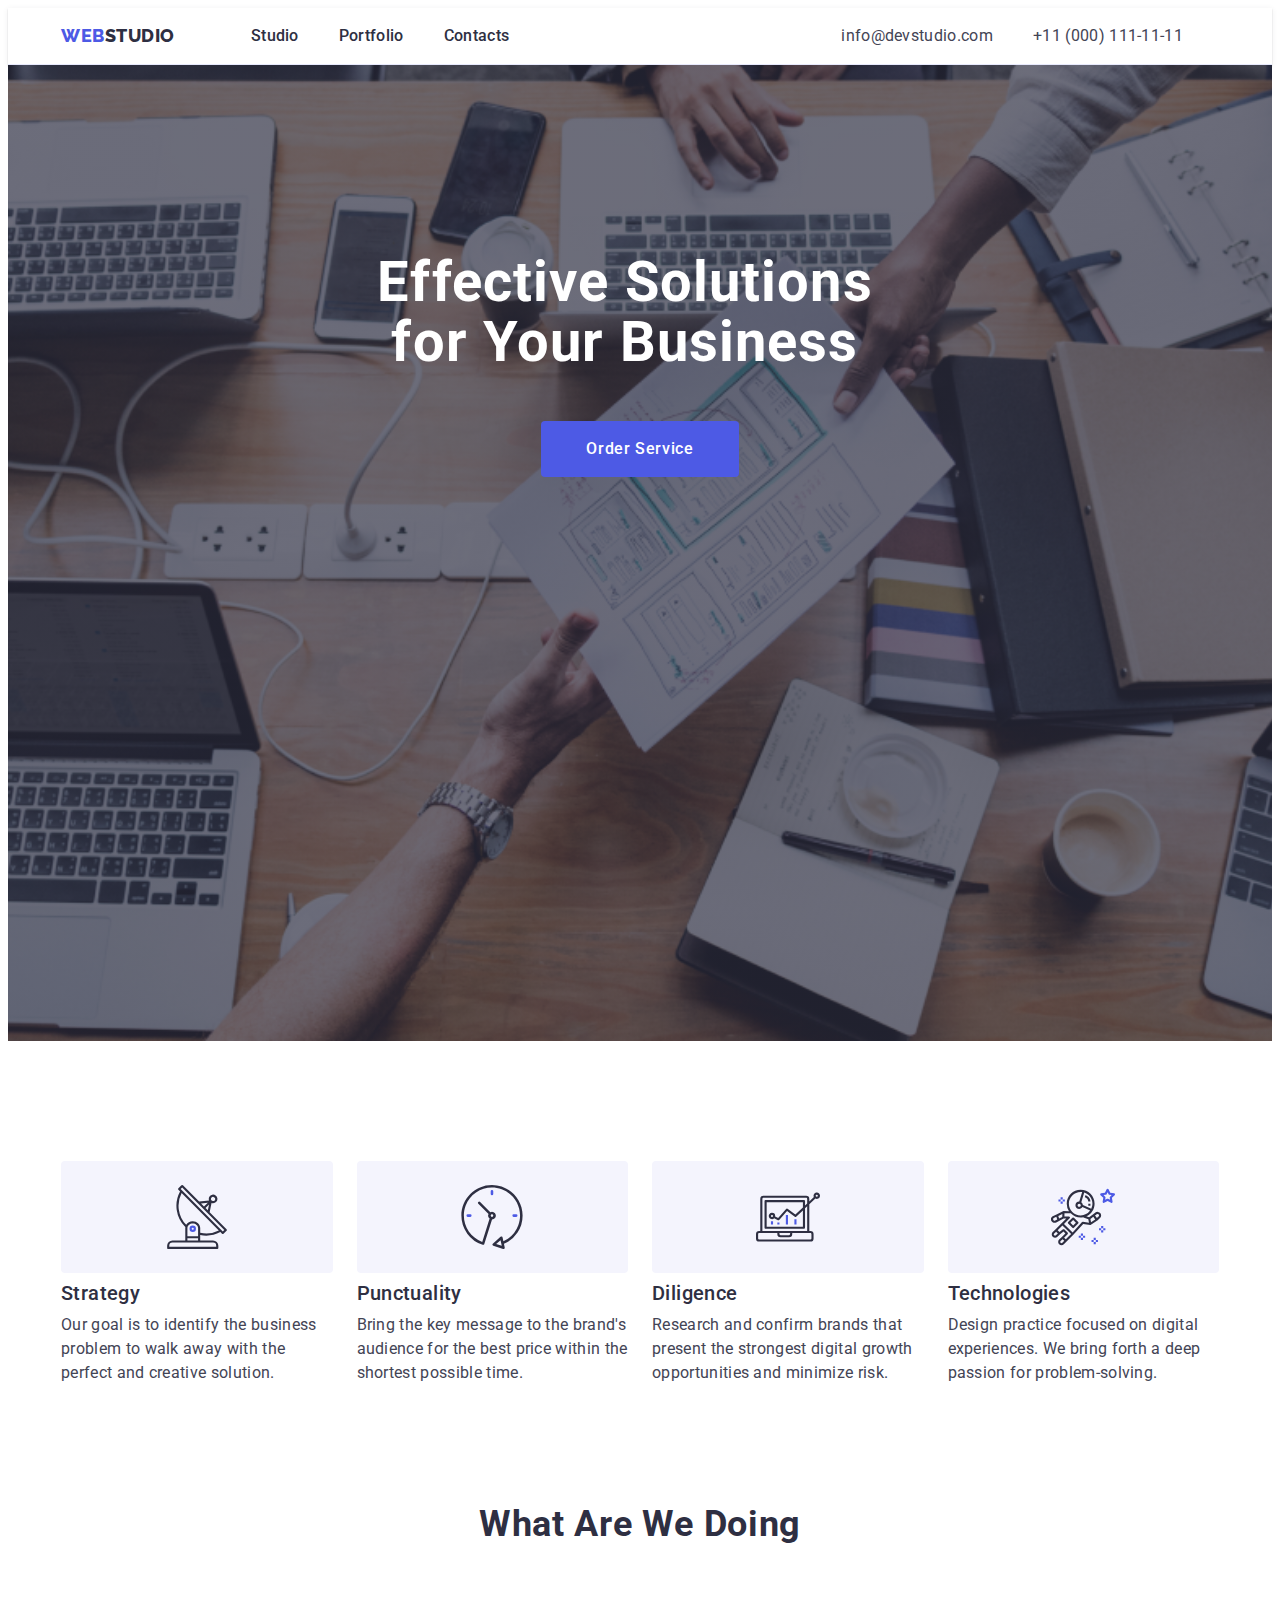
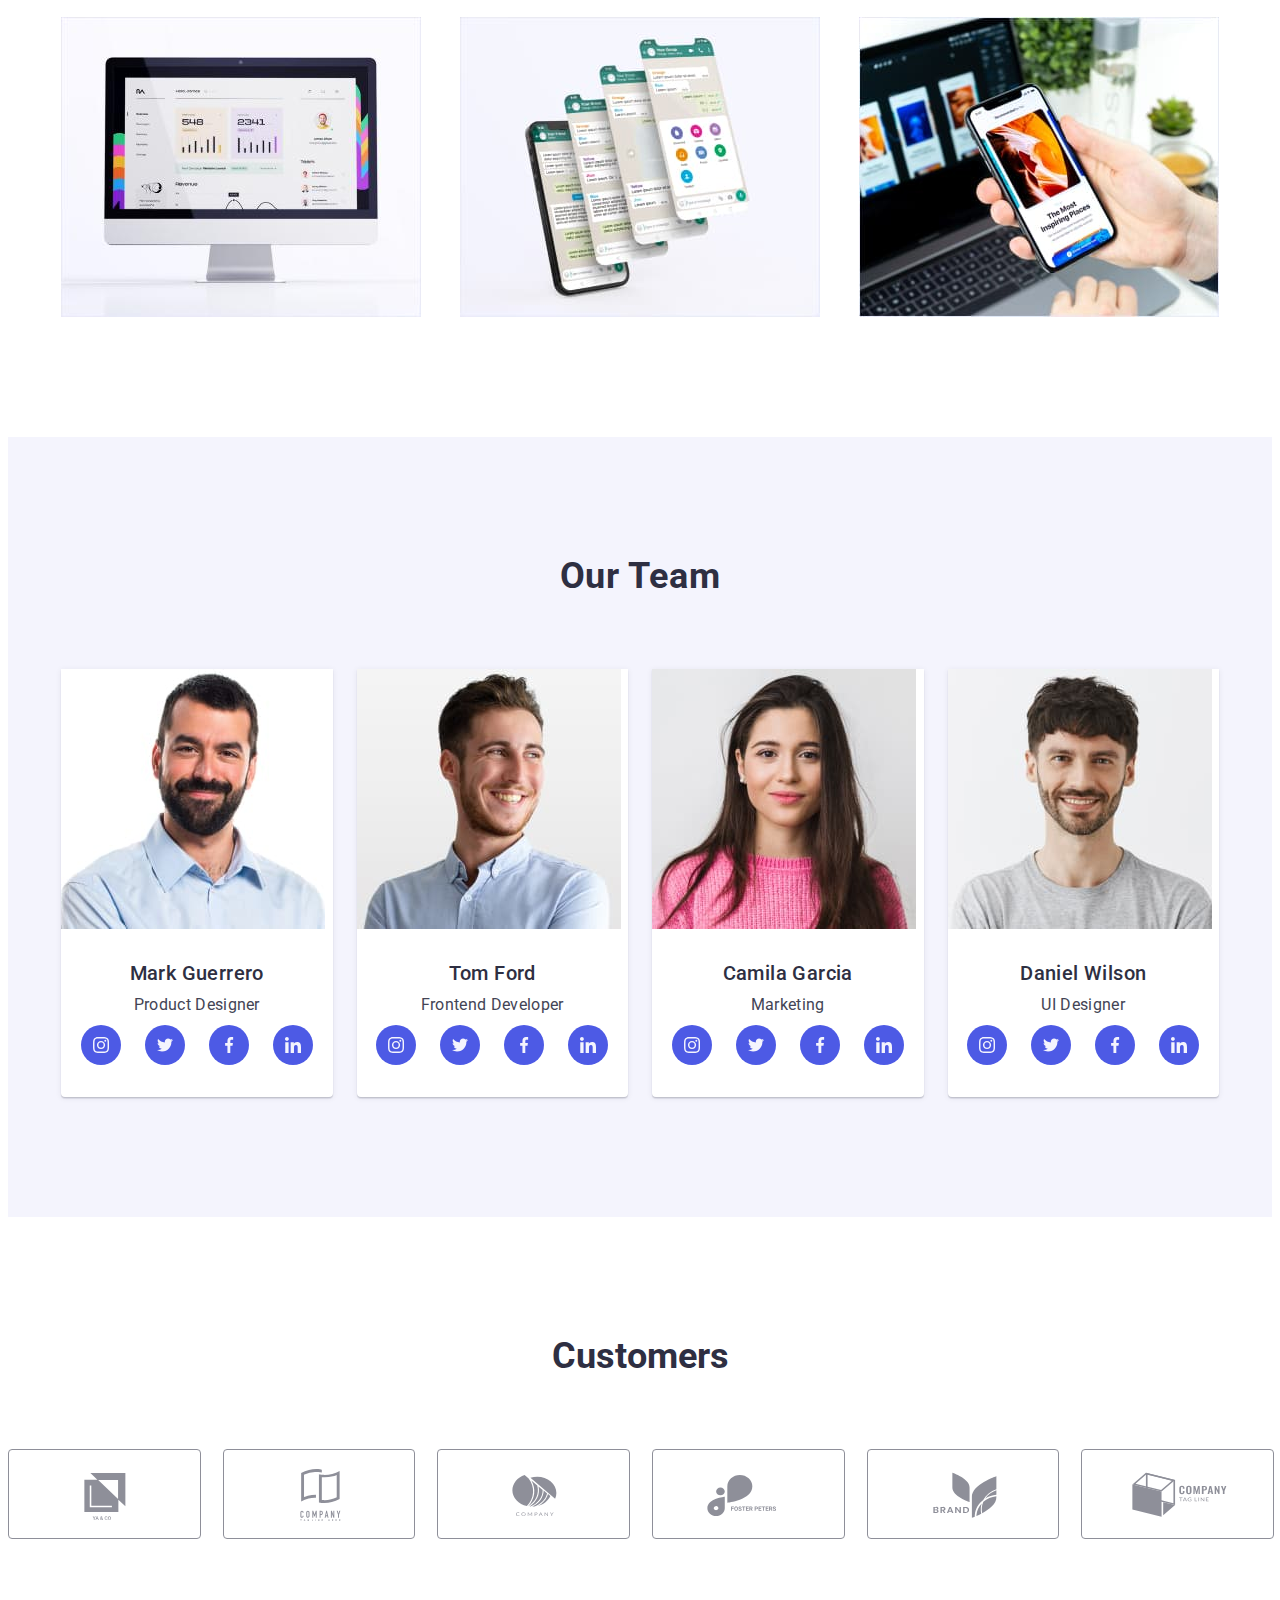
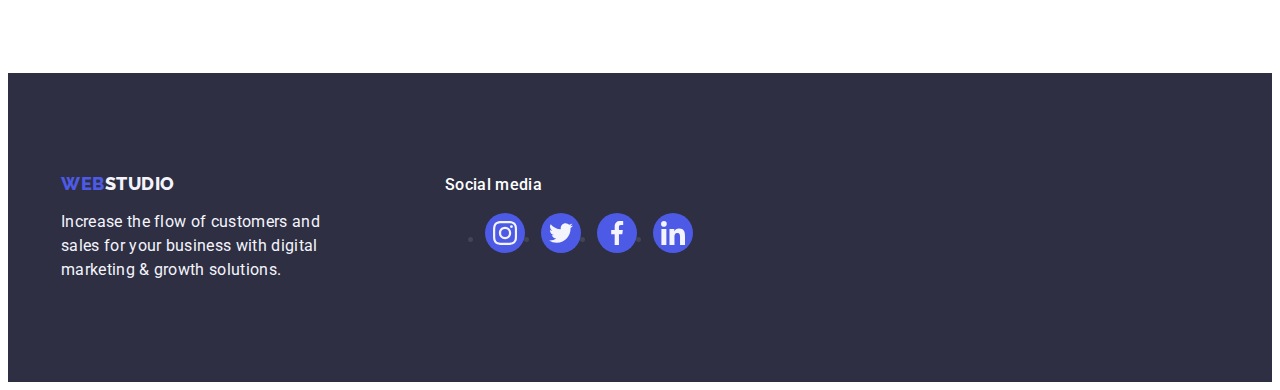
==== index.html @ 25c9de48 "Start - copy hw4" ====
<!DOCTYPE html>
<html lang="en">
  <head>
    <meta charset="UTF-8" />
    <meta http-equiv="X-UA-Compatible" content="IE=edge" />
    <meta name="viewport" content="width=device-width, initial-scale=1.0" />
    <!--*-------------------------------------------Connect Fonts--------------------------------------------*-->
    <link rel="preconnect" href="https://fonts.googleapis.com" />
    <link rel="preconnect" href="https://fonts.gstatic.com" crossorigin />
    <link
      href="https://fonts.googleapis.com/css2?family=Raleway:wght@800&family=Roboto:wght@400;500;700&display=swap"
      rel="stylesheet"
    />
    <!--*----------------------------Connect normalizer and my stylesheet---------------------*-->
    <link
      rel="stylesheet"
      href="https://cdnjs.cloudflare.com/ajax/libs/modern-normalize/2.0.0/modern-normalize.min.css"
      integrity="sha512-4xo8blKMVCiXpTaLzQSLSw3KFOVPWhm/TRtuPVc4WG6kUgjH6J03IBuG7JZPkcWMxJ5huwaBpOpnwYElP/m6wg=="
      crossorigin="anonymous"
      referrerpolicy="no-referrer"
    />
    <link rel="stylesheet" href="./css/styles.css" />

    <title>Web Studio</title>
  </head>
  <body class="mainpage">
    <!--*---------------------------- HEADER -------------------------------- -->
    <header class="header">
      <div class="container">
        <nav class="header-navi">
          <a class="header-logo link" href="./index.html"
            >web<span class="header-logo-studio">Studio</span></a
          >
          <ul class="header-bar list">
            <li class="header-link-item">
              <a class="header-link link" href="./index.html">Studio</a>
            </li>
            <li class="header-link-item">
              <a class="header-link link" href="./portfolio.html">Portfolio</a>
            </li>
            <li class="header-link-item">
              <a class="header-link link" href="">Contacts</a>
            </li>
          </ul>
        </nav>
        <address class="header-adrs">
          <ul class="header-address-list list">
            <li class="header-address-item">
              <a class="header-address link" href="mailto:info@devstudio.com"
                >info@devstudio.com</a
              >
            </li>
            <li class="header-address-item">
              <a class="header-address link" href="tel:+110001111111"
                >+11 (000) 111-11-11</a
              >
            </li>
          </ul>
        </address>
      </div>
    </header>
    <main>
      <!--*---------------------------- Hero  sec 1-->

      <section class="hero bg-img">
        <div class="container">
          <h1 class="hero-title">Effective Solutions for Your Business</h1>
          <button class="hero-btn" type="button">Order Service</button>
        </div>
      </section>

      <!--*------------------------------------- Our Features sec 2-->

      <section class="features">
        <div class="container">
          <h2 class="features-title visually-hidden">Features</h2>
          <ul class="features-list list">
            <li class="features-list-item">
              <div class="featur-icon">
                <svg class="features-list-icon" width="64" height="64">
                  <use href="./images/icons.svg#icon-antenna"></use>
                </svg>
              </div>

              <h3 class="features-list-title">Strategy</h3>
              <p class="features-list-text">
                Our goal is to identify the business problem to walk away with
                the perfect and creative solution.
              </p>
            </li>
            <li class="features-list-item">
              <div class="featur-icon">
                <svg class="features-list-icon" width="64" height="64">
                  <use href="./images/icons.svg#icon-clock"></use>
                </svg>
              </div>
              <h3 class="features-list-title">Punctuality</h3>
              <p class="features-list-text">
                Bring the key message to the brand's audience for the best price
                within the shortest possible time.
              </p>
            </li>
            <li class="features-list-item">
              <div class="featur-icon">
                <svg class="features-list-icon" width="64" height="64">
                  <use href="./images/icons.svg#icon-diagram"></use>
                </svg>
              </div>

              <h3 class="features-list-title">Diligence</h3>
              <p class="features-list-text">
                Research and confirm brands that present the strongest digital
                growth opportunities and minimize risk.
              </p>
            </li>
            <li class="features-list-item">
              <div class="featur-icon">
                <svg class="features-list-icon" width="64" height="64">
                  <use href="./images/icons.svg#icon-astronaut"></use>
                </svg>
              </div>
              <h3 class="features-list-title">Technologies</h3>
              <p class="features-list-text">
                Design practice focused on digital experiences. We bring forth a
                deep passion for problem-solving.
              </p>
            </li>
          </ul>
        </div>
      </section>
      <!--*------------------------------------------------- Our Job  sec 3 -->

      <section class="ourjob">
        <div class="container">
          <h2 class="ourjob-title">What are we doing</h2>

          <ul class="ourjob-list list">
            <li class="ourjob-list-item">
              <img
                src="./images/Analitics.jpg"
                alt="Web analytics"
                width="360"
              />
            </li>
            <li class="ourjob-list-item">
              <img src="./images/Plugins.jpg" alt="Plugins" width="360" />
            </li>
            <li class="ourjob-list-item">
              <img
                src="./images/Cross-Platform.jpg"
                alt="Cross-Platform"
                width="360"
              />
            </li>
          </ul>
        </div>
      </section>
      <!--*----------------------------------------------- Our Team sec 4-->
      <section class="ourteam">
        <div class="container">
          <h2 class="ourteam-title">Our Team</h2>
          <ul class="ourteam-list list">
            <li class="ourteam-list-item">
              <img
                class="ourteam-list-pic"
                src="./images/Mark.jpg"
                alt="photo Mark"
                width="264"
              />
              <div class="namestatus">
                <h3 class="ourteam-list-name">Mark Guerrero</h3>
                <p class="ourteam-list-jobtitle">Product Designer</p>
                <ul class="socialnetwrk-list">
                  <li class="socialnetwrk-icon">
                    <a href="" class="socialnwrk-link">
                      <svg class="soci-icon" width="16" height="16">
                        <use href="./images/icons.svg#icon-insta"></use>
                      </svg>
                    </a>
                  </li>
                  <li class="socialnetwrk-icon">
                    <a href="" class="socialnwrk-link">
                      <svg class="soci-icon" width="16" height="16">
                        <use href="./images/icons.svg#icon-twitter"></use>
                      </svg>
                    </a>
                  </li>
                  <li class="socialnetwrk-icon">
                    <a href="" class="socialnwrk-link">
                      <svg class="soci-icon" width="16" height="16">
                        <use href="./images/icons.svg#icon-facebook"></use>
                      </svg>
                    </a>
                  </li>
                  <li class="socialnetwrk-icon">
                    <a href="" class="socialnwrk-link">
                      <svg class="soci-icon" width="16" height="16">
                        <use href="./images/icons.svg#icon-linkedin"></use>
                      </svg>
                    </a>
                  </li>
                </ul>
              </div>
            </li>
            <li class="ourteam-list-item">
              <img
                class="ourteam-list-pic"
                src="./images/Tom.jpg"
                alt="photo Tom"
                width="264"
              />
              <div class="namestatus">
                <h3 class="ourteam-list-name">Tom Ford</h3>
                <p class="ourteam-list-jobtitle">Frontend Developer</p>
                <ul class="socialnetwrk-list">
                  <li class="socialnetwrk-icon">
                    <a href="" class="socialnwrk-link">
                      <svg class="soci-icon" width="16" height="16">
                        <use href="./images/icons.svg#icon-insta"></use>
                      </svg>
                    </a>
                  </li>
                  <li class="socialnetwrk-icon">
                    <a href="" class="socialnwrk-link">
                      <svg class="soci-icon" width="16" height="16">
                        <use href="./images/icons.svg#icon-twitter"></use>
                      </svg>
                    </a>
                  </li>
                  <li class="socialnetwrk-icon">
                    <a href="" class="socialnwrk-link">
                      <svg class="soci-icon" width="16" height="16">
                        <use href="./images/icons.svg#icon-facebook"></use>
                      </svg>
                    </a>
                  </li>
                  <li class="socialnetwrk-icon">
                    <a href="" class="socialnwrk-link">
                      <svg class="soci-icon" width="16" height="16">
                        <use href="./images/icons.svg#icon-linkedin"></use>
                      </svg>
                    </a>
                  </li>
                </ul>
              </div>
            </li>
            <li class="ourteam-list-item">
              <img
                class="ourteam-list-pic"
                src="./images/Camila.jpg"
                alt="photo Camila"
                width="264"
              />
              <div class="namestatus">
                <h3 class="ourteam-list-name">Camila Garcia</h3>
                <p class="ourteam-list-jobtitle">Marketing</p>
                <ul class="socialnetwrk-list">
                  <li class="socialnetwrk-icon">
                    <a href="" class="socialnwrk-link">
                      <svg class="soci-icon" width="16" height="16">
                        <use href="./images/icons.svg#icon-insta"></use>
                      </svg>
                    </a>
                  </li>
                  <li class="socialnetwrk-icon">
                    <a href="" class="socialnwrk-link">
                      <svg class="soci-icon" width="16" height="16">
                        <use href="./images/icons.svg#icon-twitter"></use>
                      </svg>
                    </a>
                  </li>
                  <li class="socialnetwrk-icon">
                    <a href="" class="socialnwrk-link">
                      <svg class="soci-icon" width="16" height="16">
                        <use href="./images/icons.svg#icon-facebook"></use>
                      </svg>
                    </a>
                  </li>
                  <li class="socialnetwrk-icon">
                    <a href="" class="socialnwrk-link">
                      <svg class="soci-icon" width="16" height="16">
                        <use href="./images/icons.svg#icon-linkedin"></use>
                      </svg>
                    </a>
                  </li>
                </ul>
              </div>
            </li>
            <li class="ourteam-list-item">
              <img
                class="ourteam-list-pic"
                src="./images/Daniel.jpg"
                alt="photo Daniel"
                width="264"
              />
              <div class="namestatus">
                <h3 class="ourteam-list-name">Daniel Wilson</h3>
                <p class="ourteam-list-jobtitle">UI Designer</p>
                <ul class="socialnetwrk-list">
                  <li class="socialnetwrk-icon">
                    <a href="" class="socialnwrk-link">
                      <svg class="soci-icon" width="16" height="16">
                        <use href="./images/icons.svg#icon-insta"></use>
                      </svg>
                    </a>
                  </li>
                  <li class="socialnetwrk-icon">
                    <a href="" class="socialnwrk-link">
                      <svg class="soci-icon" width="16" height="16">
                        <use href="./images/icons.svg#icon-twitter"></use>
                      </svg>
                    </a>
                  </li>
                  <li class="socialnetwrk-icon">
                    <a href="" class="socialnwrk-link">
                      <svg class="soci-icon" width="16" height="16">
                        <use href="./images/icons.svg#icon-facebook"></use>
                      </svg>
                    </a>
                  </li>
                  <li class="socialnetwrk-icon">
                    <a href="" class="socialnwrk-link">
                      <svg class="soci-icon" width="16" height="16">
                        <use href="./images/icons.svg#icon-linkedin"></use>
                      </svg>
                    </a>
                  </li>
                </ul>
              </div>
            </li>
          </ul>
        </div>
      </section>
      <!-- *=====================Section 5 Customers ==================== -->
      <section class="customers">
        <div class="customers-content container">
          <h2 class="customers-title">Customers</h2>

          <ul class="custom-list">
            <li class="custom-item">
              <a href="" class="custom-link">
                <svg class="custom-icon" width="104" height="56">
                  <use href="./images/icons.svg#icon-complogo1"></use>
                </svg>
              </a>
            </li>

            <li class="custom-item">
              <a href="" class="custom-link">
                <svg class="custom-icon" width="104" height="56">
                  <use href="./images/icons.svg#icon-complogo2"></use>
                </svg>
              </a>
            </li>

            <li class="custom-item">
              <a href="" class="custom-link">
                <svg class="custom-icon" width="104" height="56">
                  <use href="./images/icons.svg#icon-complogo3"></use>
                </svg>
              </a>
            </li>

            <li class="custom-item">
              <a href="" class="custom-link">
                <svg class="custom-icon" width="104" height="56">
                  <use href="./images/icons.svg#icon-complogo4"></use>
                </svg>
              </a>
            </li>

            <li class="custom-item">
              <a href="" class="custom-link">
                <svg class="custom-icon" width="104" height="56">
                  <use href="./images/icons.svg#icon-complogo5"></use>
                </svg>
              </a>
            </li>

            <li class="custom-item">
              <a href="" class="custom-link">
                <svg class="custom-icon" width="104" height="56">
                  <use href="./images/icons.svg#icon-complogo6"></use>
                </svg>
              </a>
            </li>
          </ul>
        </div>
      </section>
    </main>
    <!--*---------------------------------------- Footer -->
    <footer class="footer">
      <div class="container">
        <div class="flogo-text">
          <a class="footer-logo link" href="./index.html"
            >web<span class="footer-logo-studio">Studio</span></a
          >
          <p class="footer-text">
            Increase the flow of customers and sales for your business with
            digital marketing & growth solutions.
          </p>
        </div>

        <div class="ftsocialnrk">
          <p class="fsocialtext">Social media</p>
          <ul class="fsocialnerk-list">
            <li class="fsocialnrk-item">
              <a href="" class="fsocialnrk-link">
                <svg class="fsocialnrk-icon" width="24" height="24">
                  <use href="./images/icons.svg#icon-insta"></use>
                </svg>
              </a>
            </li>
            <li class="fsocialnrk-item">
              <a href="" class="fsocialnrk-link">
                <svg class="fsocialnrk-icon" width="24" height="24">
                  <use href="./images/icons.svg#icon-twitter"></use>
                </svg>
              </a>
            </li>
            <li class="fsocialnrk-item">
              <a href="" class="fsocialnrk-link">
                <svg class="fsocialnrk-icon" width="24" height="24">
                  <use href="./images/icons.svg#icon-facebook"></use>
                </svg>
              </a>
            </li>
            <li class="fsocialnrk-item">
              <a href="" class="fsocialnrk-link">
                <svg class="fsocialnrk-icon" width="24" height="24">
                  <use href="./images/icons.svg#icon-linkedin"></use>
                </svg>
              </a>
            </li>
          </ul>
        </div>
      </div>
    </footer>
  </body>
</html>
---- css/styles.css ----
h1,
h2,
h3,
h4,
h5,
h6,
p,
il,
ol {
  margin: 0;
}
img {
  display: block;
}

:root {
  --ocean: #404bbf;
  --iris: #4d5ae5;
  --navyblue: #2f2f42;
  --green: #31d0aa;
  --slate: #434455;
  --lightslate: #8e8f99;
  --cornflower: #e7e9fc;
  --cloud: #f4f4fd;
  --navybluemodal: #2e2f42;
  --grey: #808080;
  --white: #ffffff;
  --dairy: #fcfcfc;
}
/* *========== link and list decoration ================ */
.link {
  text-decoration: none;
}
.list {
  list-style: none;
}

/* *================ Hover and Focus  Studio and Folio ======== */

.hero-btn:hover {
  background-color: var(--ocean);
}
.hero-btn:focus {
  background-color: var(--ocean);
}
.header-link:hover {
  color: var(--ocean);
}
.header-link:focus {
  color: var(--ocean);
}
.header-address:hover {
  color: var(--ocean);
}
.header-address:focus {
  color: var(--ocean);
}
.filter-btn:is(:hover, :focus) {
  background-color: var(--ocean);
  color: var(--white);
}
.filter-btn:hover {
  border: 1px solid transparent;
  box-shadow: 0px 3px 1px rgba(0, 0, 0, 0.1), 0px 2px 1px rgba(0, 0, 0, 0.08), 0px 2px 2px rgba(0, 0, 0, 0.12); 
}
.filter-btn:focus {
  border: 1px solid transparent;
  box-shadow: 0px 3px 1px rgba(0, 0, 0, 0.1), 0px 2px 1px rgba(0, 0, 0, 0.08), 0px 2px 2px rgba(0, 0, 0, 0.12);
}

.work-list-link:focus {
  box-shadow: 0px 1px 6px rgba(46, 47, 66, 0.08), 0px 1px 1px rgba(46, 47, 66, 0.16), 0px 2px 1px rgba(46, 47, 66, 0.08);
}

.work-list-link:hover {
  box-shadow: 0px 1px 6px rgba(46, 47, 66, 0.08), 0px 1px 1px rgba(46, 47, 66, 0.16), 0px 2px 1px rgba(46, 47, 66, 0.08);
}

/* * ===================== START =============================== */
body {
  font-family: "Roboto", sans-serif;
  color: var(--slate);
  background-color: var(--white);
}

/** -------------HEADER---------------- */
.header {
  border-bottom: 1px solid var(--cornflower);
  box-shadow: 0px 2px 1px rgba(46, 47, 66, 0.08),
    0px 1px 1px rgba(46, 47, 66, 0.16), 0px 1px 6px rgba(46, 47, 66, 0.08);
}
.header .container {
  display: flex;
  align-items: center;
  width: 1158px;
  padding: 0 15px;
  margin: 0 auto;
}
.header-navi {
  display: flex;
  align-items: center;
}

.header-logo {
  font-family: "Raleway", sans-serif;
  font-weight: 800;
  font-size: 18px;
  line-height: 1.17;
  color: var(--iris);
  letter-spacing: 0.03em;
  text-transform: uppercase;
  margin-right: 76px;
}
.header-logo-studio {
  color: var(--navybluemodal);
}
.header-bar {
  display: flex;
  align-items: center;
  padding: 0;
  gap: 40px;
}

.header-link {
  font-family: "Roboto", sans-serif;
  font-weight: 500;
  font-size: 16px;
  line-height: 1.5;
  letter-spacing: 0.02em;
  color: var(--navybluemodal);
  padding: 24px 0;
}
.header-adrs {
  display: flex;
  align-items: center;
  margin-left: 332px;
}
.header-address-list {
  display: flex;
  padding: 0;
  gap: 40px;
}

.header-address {
  font-style: normal;
  font-size: 16px;
  line-height: 1.5;
  letter-spacing: 0.02em;
  color: var(--slate);
}

/** -------------HERO---------------- **/

.hero {
  height: 600px;
  background-color: var(--navybluemodal);
  padding: 188px 0;
  display: flex;
  margin: 0 auto;
}
.bg-img {
  background-image: linear-gradient(
      rgba(46, 47, 66, 0.7),
      rgba(46, 47, 66, 0.7)
    ),
    url(/images/people-office.jpg);
  max-width: 1440px;
  background-repeat: no-repeat;
  background-position: center;
  background-size: cover;
}

.hero .container {
  display: flex;
  width: 1158px;
  padding: 0 15px;
  margin: 0 auto;
  flex-direction: column;
}

.hero-title {
  font-family: "Roboto", sans-serif;
  font-weight: 700;
  font-size: 56px;
  line-height: 1.07;
  text-align: center;
  letter-spacing: 0.02em;
  color: var(--white);
  max-width: 496px;
  height: 120px;
  margin-left: 316px;
  margin-right: 316px;
}
.hero-btn {
  font-family: "Roboto", sans-serif;
  font-style: normal;
  font-weight: 500;
  font-size: 16px;
  line-height: 1.5;
  letter-spacing: 0.04em;
  color: var(--white);
  cursor: pointer;
  border: 0;
  background: var(--iris);
  min-width: 169px;
  height: 56px;
  border-radius: 4px;
  margin-top: 48px;
  margin-left: 480px;
  margin-right: 480px;
  margin-bottom: 0;
}
/** -------------FEATURES---------------- */

.features {
  padding: 120px 0;
}
/**====== Hidden title ===== */
.visually-hidden {
  position: absolute;
  width: 1px;
  height: 1px;
  margin: -1px;
  border: 0;
  padding: 0;
  white-space: nowrap;
  clip-path: inset(100%);
  clip: rect(0 0 0 0);
  overflow: hidden;
}
.features .container {
  display: flex;
  width: 1158px;
  padding: 0 15px;
  margin: 0 auto;
}
.featur-icon {
  display: flex;
  align-items: center;
  justify-content: center;
  height: 112px;
  background-color: #f4f4fd;
  border-radius: 4px;
  margin-bottom: 8px;
  flex-direction: column;
}

.features-list {
  display: flex;
  padding: 0;
  margin: 0;
  gap: 24px;
}
.features-list-item {
  flex-basis: calc((100% - 3 * 24px) / 4);
}

.features-list-title {
  font-family: "Roboto", sans-serif;
  font-weight: 500;
  font-size: 20px;
  line-height: 1.2;
  letter-spacing: 0.02em;
  color: var(--navybluemodal);
  margin-bottom: 8px;
}
.features-list-text {
  font-family: "Roboto";
  font-weight: 400;
  font-size: 16px;
  line-height: 1.5;
  letter-spacing: 0.02em;
  color: var(--slate);
}

/** -------------OURJOB---------------- */
.ourjob {
  padding-bottom: 120px;
}
.ourjob .container {
  display: flex;
  width: 1158px;
  padding: 0 15px;
  margin: 0 auto;

  flex-direction: column;
}

.ourjob-title {
  font-family: "Roboto", sans-serif;
  font-style: normal;
  font-weight: 700;
  font-size: 36px;
  line-height: 1.11;
  text-align: center;
  letter-spacing: 0.02em;
  text-transform: capitalize;
  color: var(--navybluemodal);
  margin-left: auto;
  margin-right: auto;
  margin-bottom: 72px;
}
.ourjob-list {
  display: flex;
  padding: 0;
  margin: 0;
  justify-content: space-between;
  gap: 24px;
}

/** -------------OURTEAM---------------- */
.ourteam {
  background-color: var(--cloud);

  padding: 120px 0;
}
.ourteam .container {
  display: flex;
  width: 1158px;
  padding: 0 15px;
  margin: 0 auto;
  flex-direction: column;
}

.ourteam-title {
  font-family: "Roboto", sans-serif;
  font-weight: 700;
  font-size: 36px;
  line-height: 1.11;
  text-align: center;
  letter-spacing: 0.02em;
  text-transform: capitalize;
  color: var(--navybluemodal);
  margin-bottom: 72px;
}
.ourteam-list {
  list-style: none;
  display: flex;
  gap: 24px;
  padding: 0;
  margin: 0;
}

.ourteam-list-item {
  background-color: var(--white);
  flex-basis: calc((100% - 3 * 24px) / 4);
  border-radius: 0px 0px 4px 4px;
  box-shadow: 0px 1px 6px rgba(46, 47, 66, 0.08),
    0px 1px 1px rgba(46, 47, 66, 0.16), 0px 2px 1px rgba(46, 47, 66, 0.08);
}
.namestatus {
  padding: 32px 16px;
}

.ourteam-list-name {
  font-family: "Roboto", sans-serif;
  font-style: normal;
  font-weight: 500;
  font-size: 20px;
  line-height: 1.2;
  letter-spacing: 0.02em;
  color: var(--navybluemodal);
  text-align: center;
  margin-bottom: 8px;
}
.ourteam-list-jobtitle {
  font-family: "Roboto", sans-serif;
  font-style: normal;
  font-weight: 400;
  font-size: 16px;
  line-height: 1.5;
  letter-spacing: 0.02em;
  color: var(--slate);
  text-align: center;
}
.socialnetwrk-list {
  display: flex;
  justify-content: center;
  gap: 24px;
  list-style: none;
  padding: 0;
  padding-top: 8px;
}
.socialnetwrk-icon {
  width: 40px;
  height: 40px;
}
.socialnwrk-link {
  width: 100%;
  height: 100%;
  background-color: var(--iris);
  border-radius: 50%;
  display: flex;
  align-items: center;
  justify-content: center;
}
.socialnwrk-link:hover {
  background-color: var(--ocean);
}
.socialnwrk-link:focus {
  background-color: var(--ocean);
}
.soci-icon {
  fill: var(--cloud);
}
/* *============== Customers ============ */

.customers {
  padding-top: 120px;
  padding-bottom: 120px;
}

.customers-content {
}
.customers-content .container {
  display: flex;
  /* align-items: stretch; */
  width: 1158px;
  padding: 0 15px;
  margin: 0 auto;
  flex-direction: column;
}
.customers-title {
  font-size: 36px;
  line-height: 1.11;
  color: var(--navybluemodal);
  margin-bottom: 72px;
  text-align: center;
}
.custom-list {
  display: flex;
  gap: 24px;
  list-style: none;
  padding: 0;
  /* align-items: center; */
}
.custom-item {
  width: calc((100% - 120px) / 6);
  height: 88px;
}
.custom-link {
  width: 100%;
  height: 100%;
  border: 1px solid var(--lightslate);
  border-radius: 4px;
  display: flex;
  align-items: center;
  justify-content: center;
  color: var(--lightslate);
}
.custom-link:hover {
  color: var(--ocean);
  border-color: var(--ocean);
}

.custom-link:focus {
  color: var(--ocean);
  border-color: var(--ocean);
}
.custom-icon {
  fill: currentColor;
}

/** -------------FOOTER---------------- */
.footer {
  background: var(--navybluemodal);
  padding: 100px 0;
}

.footer .container {
  display: flex;
  width: 1158px;
  padding: 0 15px;
  margin: 0 auto;
  align-items: baseline;
}
.flogo-text {
  margin-right: 120px;
}

.footer-logo {
  display: inline-block;
  font-family: "Raleway", sans-serif;
  font-weight: 800;
  font-size: 18px;
  line-height: 1.17;
  letter-spacing: 0.03em;
  text-transform: uppercase;
  color: var(--iris);
  margin-bottom: 16px;
}

.footer-logo-studio {
  color: var(--cloud);
}
.footer-text {
  font-family: "Roboto", sans-serif;
  font-style: normal;
  font-weight: 400;
  font-size: 16px;
  line-height: 1.5;
  letter-spacing: 0.02em;
  color: var(--cloud);
  max-width: 264px;
}
.fsocialtext {
  font-weight: 500;
  font-size: 16px;
  line-height: 1.5;
  letter-spacing: 0.02em;
  color: var(--white);
  margin-bottom: 16px;
}
.fsocialnerk-list {
  display: flex;
  gap: 16px;
}
.fsocialnrk-item {
  width: 40px;
  height: 40px;
}
.fsocialnrk-link {
  width: 100%;
  height: 100%;
  background-color: var(--iris);
  border-radius: 50%;
  display: flex;
  align-items: center;
  justify-content: center;
}
.fsocialnrk-link:hover {
  background-color: var(--green);
}
.fsocialnrk-link:focus {
  background-color: var(--green);
}

.fsocialnrk-icon {
  fill: var(--cloud);
}

/* *-----------Portfolio BTN---------- */

.ourworks {
  padding: 96px 0 120px;
}
.visually-hidden {
  position: absolute;
  width: 1px;
  height: 1px;
  margin: -1px;
  border: 0;
  padding: 0;
  white-space: nowrap;
  clip-path: inset(100%);
  clip: rect(0 0 0 0);
  overflow: hidden;
}

.ourworks .container {
  display: flex;
  width: 1158px;
  padding: 0 15px;
  margin: 0 auto;

  flex-direction: column;
}

.filter-list {
  display: flex;
  justify-content: center;
  gap: 24px;
  margin-bottom: 72px;
}
.filter-btn {
  font-family: "Roboto", sans-serif;
  font-weight: 500;
  font-size: 16px;
  line-height: 1.5;
  text-align: center;
  letter-spacing: 0.04em;
  cursor: pointer;
  color: var(--iris);
  background: var(--cloud);
  padding: 12px 24px;
  border: 1px solid var(--cornflower);
  border-radius: 4px;
}

/* *------------Prtfolio Works IMG-h3-Text------------ */

.works-list {
  display: flex;
  flex-wrap: wrap;
  column-gap: 24px;
  row-gap: 48px;
  padding: 0;
  margin: 0;
}

.works-list-item {
  width: calc((100% - 48px) / 3);
}
.workdiscript {
  padding: 32px 16px;
  border: 1px solid var(--cornflower);
  border-top: none;
  margin-bottom: 8px;
}
.work-list-link {
  display: block;
}

.works-list-title {
  margin-bottom: 8px;
  font-family: "Roboto", sans-serif;
  font-weight: 500;
  font-size: 20px;
  line-height: 1.2;
  letter-spacing: 0.02em;
  color: var(--navybluemodal);
}
.works-list-text {
  font-family: "Roboto", sans-serif;
  font-weight: 400;
  font-size: 16px;
  line-height: 1.5;
  letter-spacing: 0.02em;
  color: var(--slate);
}
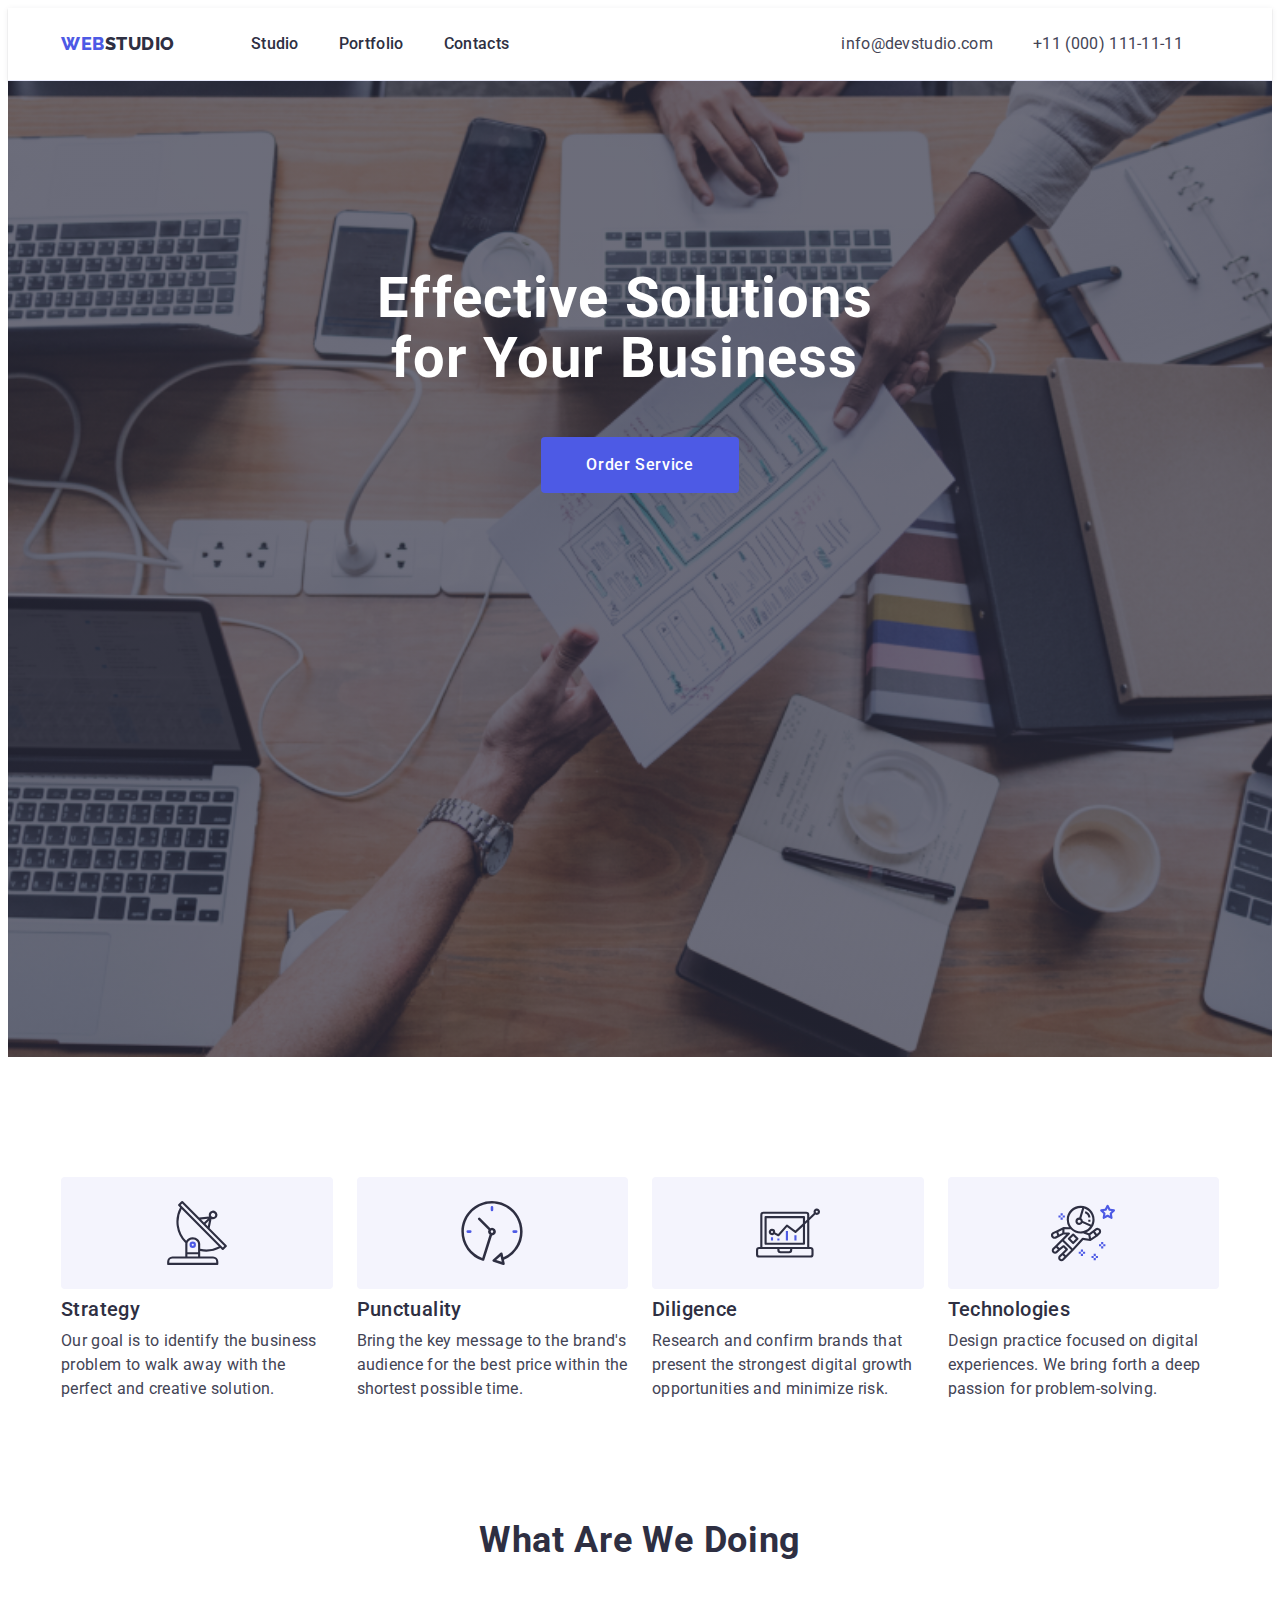
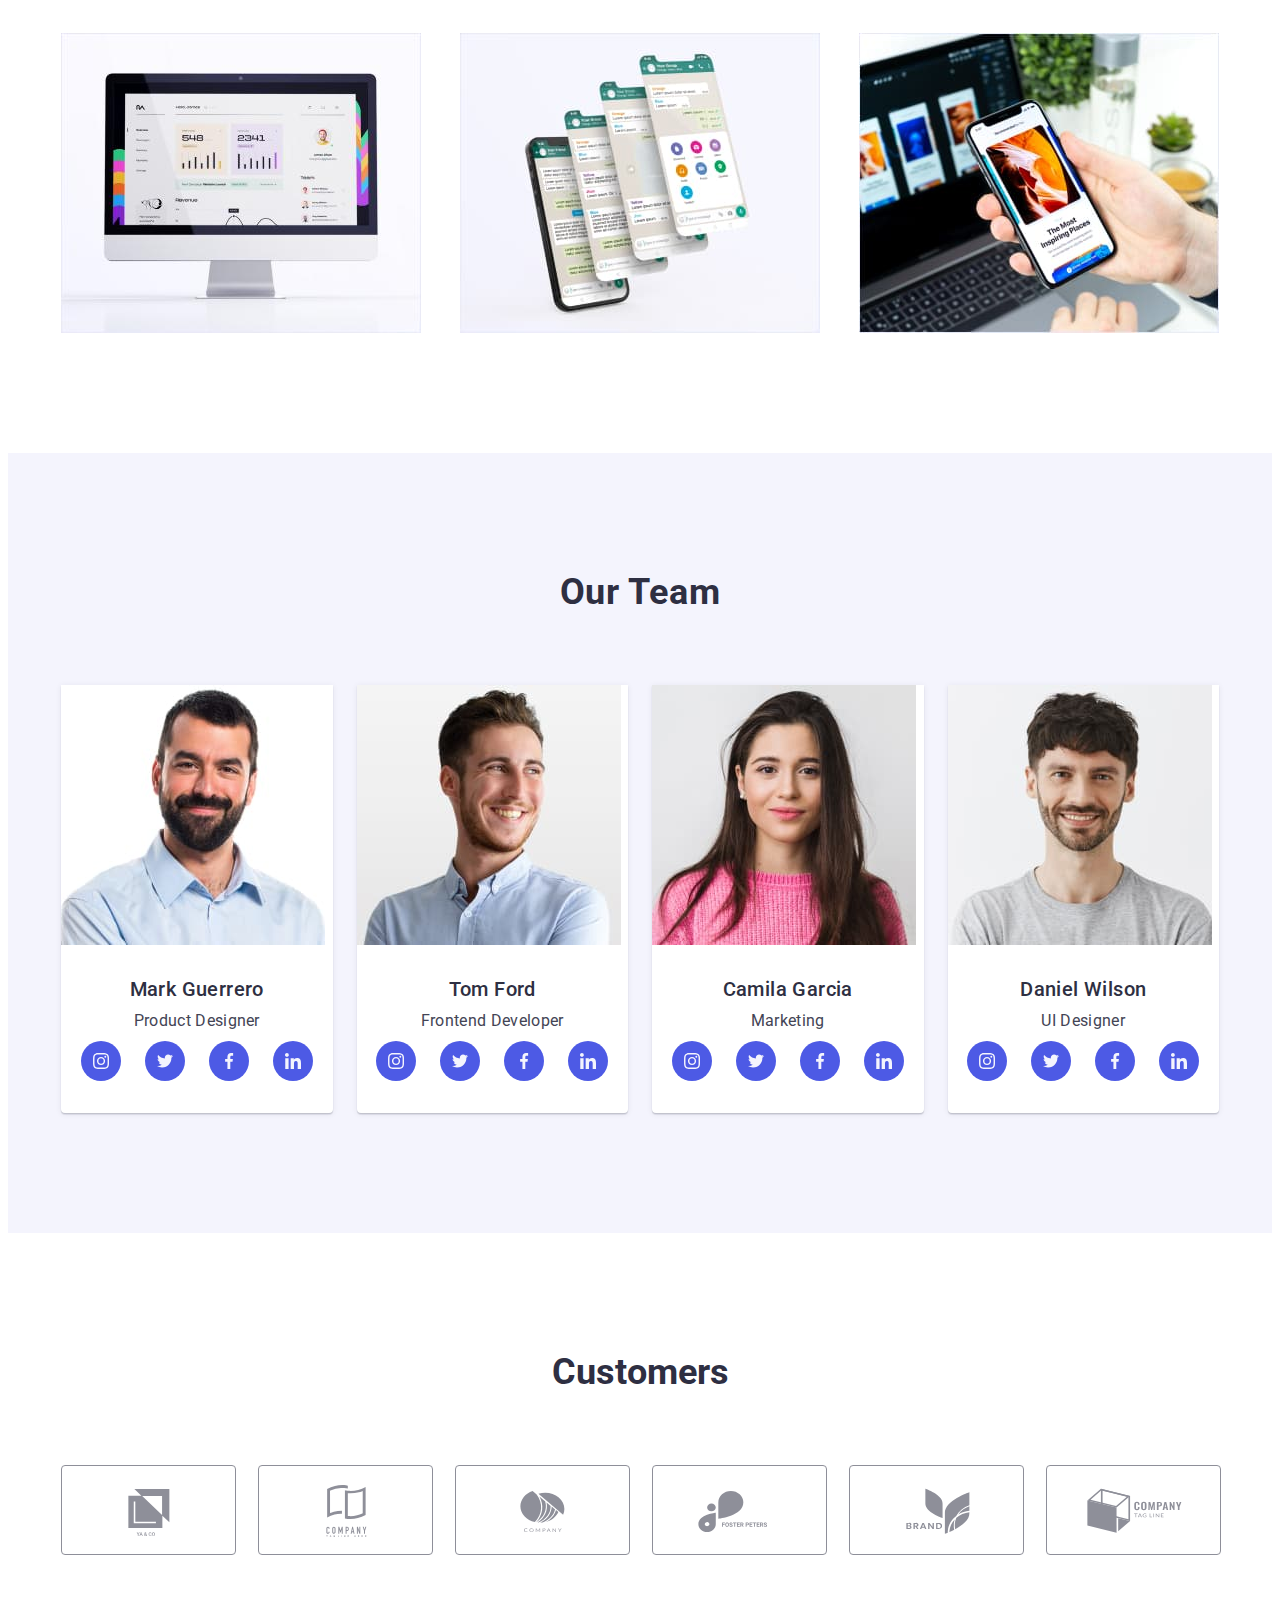
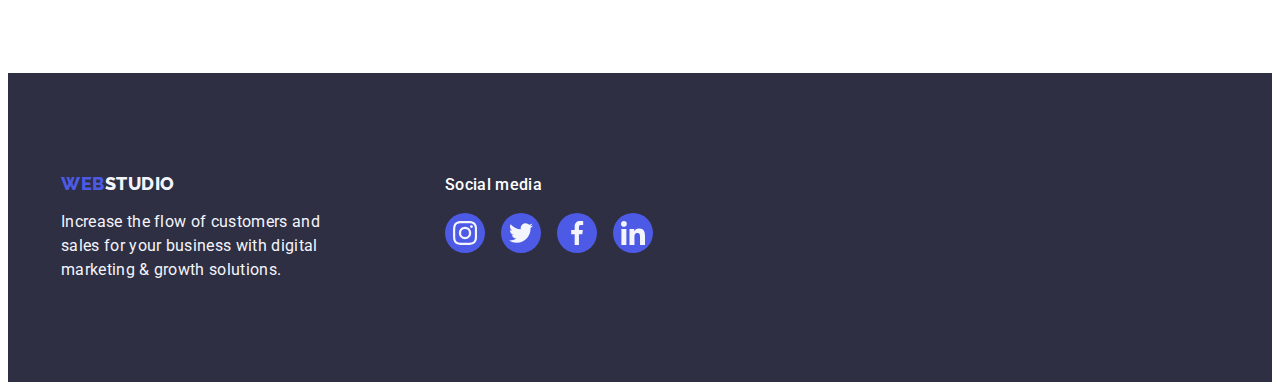
==== commit d34353d0: "start" ====
--- a/index.html
+++ b/index.html
@@ -170,7 +170,7 @@
               <div class="namestatus">
                 <h3 class="ourteam-list-name">Mark Guerrero</h3>
                 <p class="ourteam-list-jobtitle">Product Designer</p>
-                <ul class="socialnetwrk-list">
+                <ul class="socialnetwrk-list list">
                   <li class="socialnetwrk-icon">
                     <a href="" class="socialnwrk-link">
                       <svg class="soci-icon" width="16" height="16">
@@ -212,7 +212,7 @@
               <div class="namestatus">
                 <h3 class="ourteam-list-name">Tom Ford</h3>
                 <p class="ourteam-list-jobtitle">Frontend Developer</p>
-                <ul class="socialnetwrk-list">
+                <ul class="socialnetwrk-list list">
                   <li class="socialnetwrk-icon">
                     <a href="" class="socialnwrk-link">
                       <svg class="soci-icon" width="16" height="16">
@@ -254,7 +254,7 @@
               <div class="namestatus">
                 <h3 class="ourteam-list-name">Camila Garcia</h3>
                 <p class="ourteam-list-jobtitle">Marketing</p>
-                <ul class="socialnetwrk-list">
+                <ul class="socialnetwrk-list list">
                   <li class="socialnetwrk-icon">
                     <a href="" class="socialnwrk-link">
                       <svg class="soci-icon" width="16" height="16">
@@ -296,7 +296,7 @@
               <div class="namestatus">
                 <h3 class="ourteam-list-name">Daniel Wilson</h3>
                 <p class="ourteam-list-jobtitle">UI Designer</p>
-                <ul class="socialnetwrk-list">
+                <ul class="socialnetwrk-list list">
                   <li class="socialnetwrk-icon">
                     <a href="" class="socialnwrk-link">
                       <svg class="soci-icon" width="16" height="16">
@@ -333,10 +333,10 @@
       </section>
       <!-- *=====================Section 5 Customers ==================== -->
       <section class="customers">
-        <div class="customers-content container">
+        <div class="container">
           <h2 class="customers-title">Customers</h2>
 
-          <ul class="custom-list">
+          <ul class="custom-list list">
             <li class="custom-item">
               <a href="" class="custom-link">
                 <svg class="custom-icon" width="104" height="56">
@@ -403,7 +403,7 @@
 
         <div class="ftsocialnrk">
           <p class="fsocialtext">Social media</p>
-          <ul class="fsocialnerk-list">
+          <ul class="fsocialnrk-list list">
             <li class="fsocialnrk-item">
               <a href="" class="fsocialnrk-link">
                 <svg class="fsocialnrk-icon" width="24" height="24">
--- a/css/styles.css
+++ b/css/styles.css
@@ -33,6 +33,8 @@
 }
 .list {
   list-style: none;
+  margin: 0;
+  padding: 0;
 }
 
 /* *================ Hover and Focus  Studio and Folio ======== */
@@ -61,19 +63,23 @@
 }
 .filter-btn:hover {
   border: 1px solid transparent;
-  box-shadow: 0px 3px 1px rgba(0, 0, 0, 0.1), 0px 2px 1px rgba(0, 0, 0, 0.08), 0px 2px 2px rgba(0, 0, 0, 0.12); 
+  box-shadow: 0px 3px 1px rgba(0, 0, 0, 0.1), 0px 2px 1px rgba(0, 0, 0, 0.08),
+    0px 2px 2px rgba(0, 0, 0, 0.12);
 }
 .filter-btn:focus {
   border: 1px solid transparent;
-  box-shadow: 0px 3px 1px rgba(0, 0, 0, 0.1), 0px 2px 1px rgba(0, 0, 0, 0.08), 0px 2px 2px rgba(0, 0, 0, 0.12);
+  box-shadow: 0px 3px 1px rgba(0, 0, 0, 0.1), 0px 2px 1px rgba(0, 0, 0, 0.08),
+    0px 2px 2px rgba(0, 0, 0, 0.12);
 }
 
 .work-list-link:focus {
-  box-shadow: 0px 1px 6px rgba(46, 47, 66, 0.08), 0px 1px 1px rgba(46, 47, 66, 0.16), 0px 2px 1px rgba(46, 47, 66, 0.08);
+  box-shadow: 0px 1px 6px rgba(46, 47, 66, 0.08),
+    0px 1px 1px rgba(46, 47, 66, 0.16), 0px 2px 1px rgba(46, 47, 66, 0.08);
 }
 
 .work-list-link:hover {
-  box-shadow: 0px 1px 6px rgba(46, 47, 66, 0.08), 0px 1px 1px rgba(46, 47, 66, 0.16), 0px 2px 1px rgba(46, 47, 66, 0.08);
+  box-shadow: 0px 1px 6px rgba(46, 47, 66, 0.08),
+    0px 1px 1px rgba(46, 47, 66, 0.16), 0px 2px 1px rgba(46, 47, 66, 0.08);
 }
 
 /* * ===================== START =============================== */
@@ -93,6 +99,7 @@
   display: flex;
   align-items: center;
   width: 1158px;
+  height: 72px;
   padding: 0 15px;
   margin: 0 auto;
 }
@@ -163,7 +170,7 @@
       rgba(46, 47, 66, 0.7),
       rgba(46, 47, 66, 0.7)
     ),
-    url(/images/people-office.jpg);
+    url(../images/people-office.jpg);
   max-width: 1440px;
   background-repeat: no-repeat;
   background-position: center;
@@ -247,8 +254,6 @@
 
 .features-list {
   display: flex;
-  padding: 0;
-  margin: 0;
   gap: 24px;
 }
 .features-list-item {
@@ -412,9 +417,8 @@
 
 .customers-content {
 }
-.customers-content .container {
-  display: flex;
-  /* align-items: stretch; */
+.customers .container {
+  display: flex;
   width: 1158px;
   padding: 0 15px;
   margin: 0 auto;
@@ -430,9 +434,6 @@
 .custom-list {
   display: flex;
   gap: 24px;
-  list-style: none;
-  padding: 0;
-  /* align-items: center; */
 }
 .custom-item {
   width: calc((100% - 120px) / 6);
@@ -511,7 +512,7 @@
   color: var(--white);
   margin-bottom: 16px;
 }
-.fsocialnerk-list {
+.fsocialnrk-list {
   display: flex;
   gap: 16px;
 }
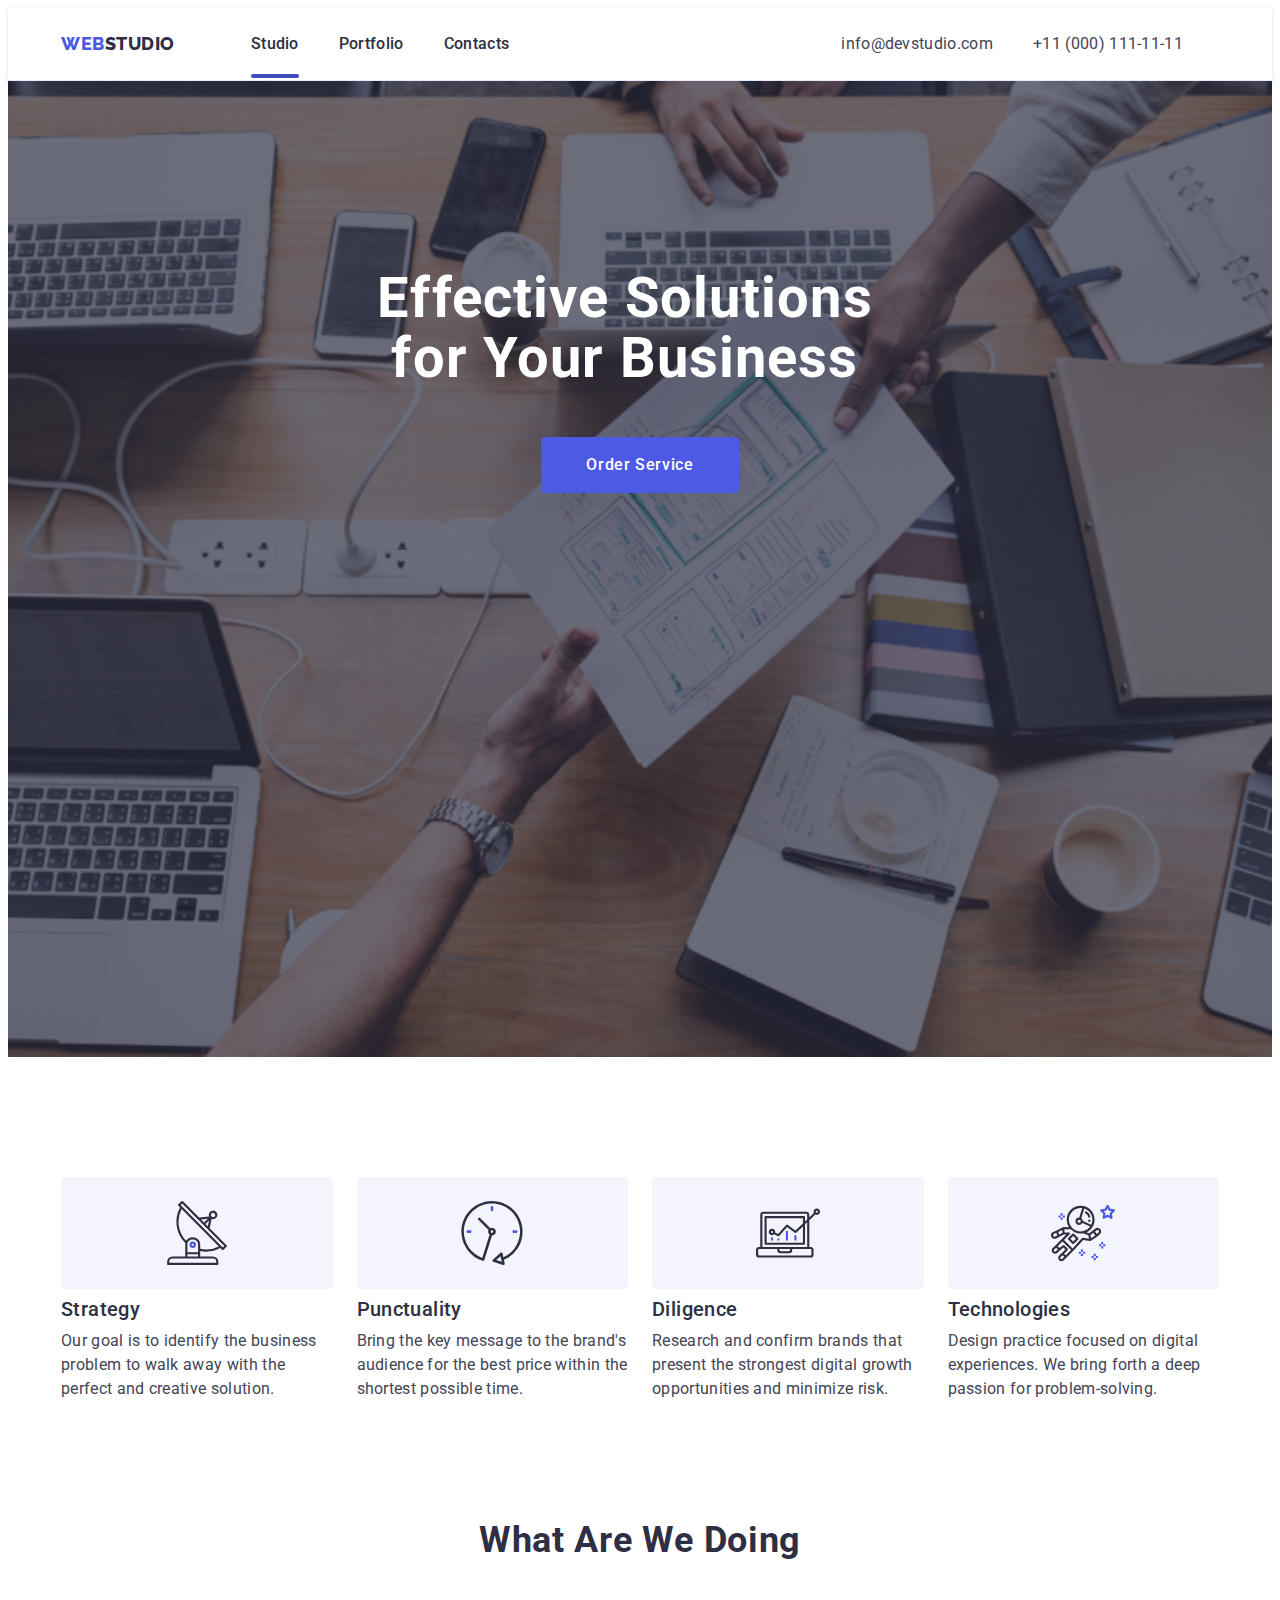
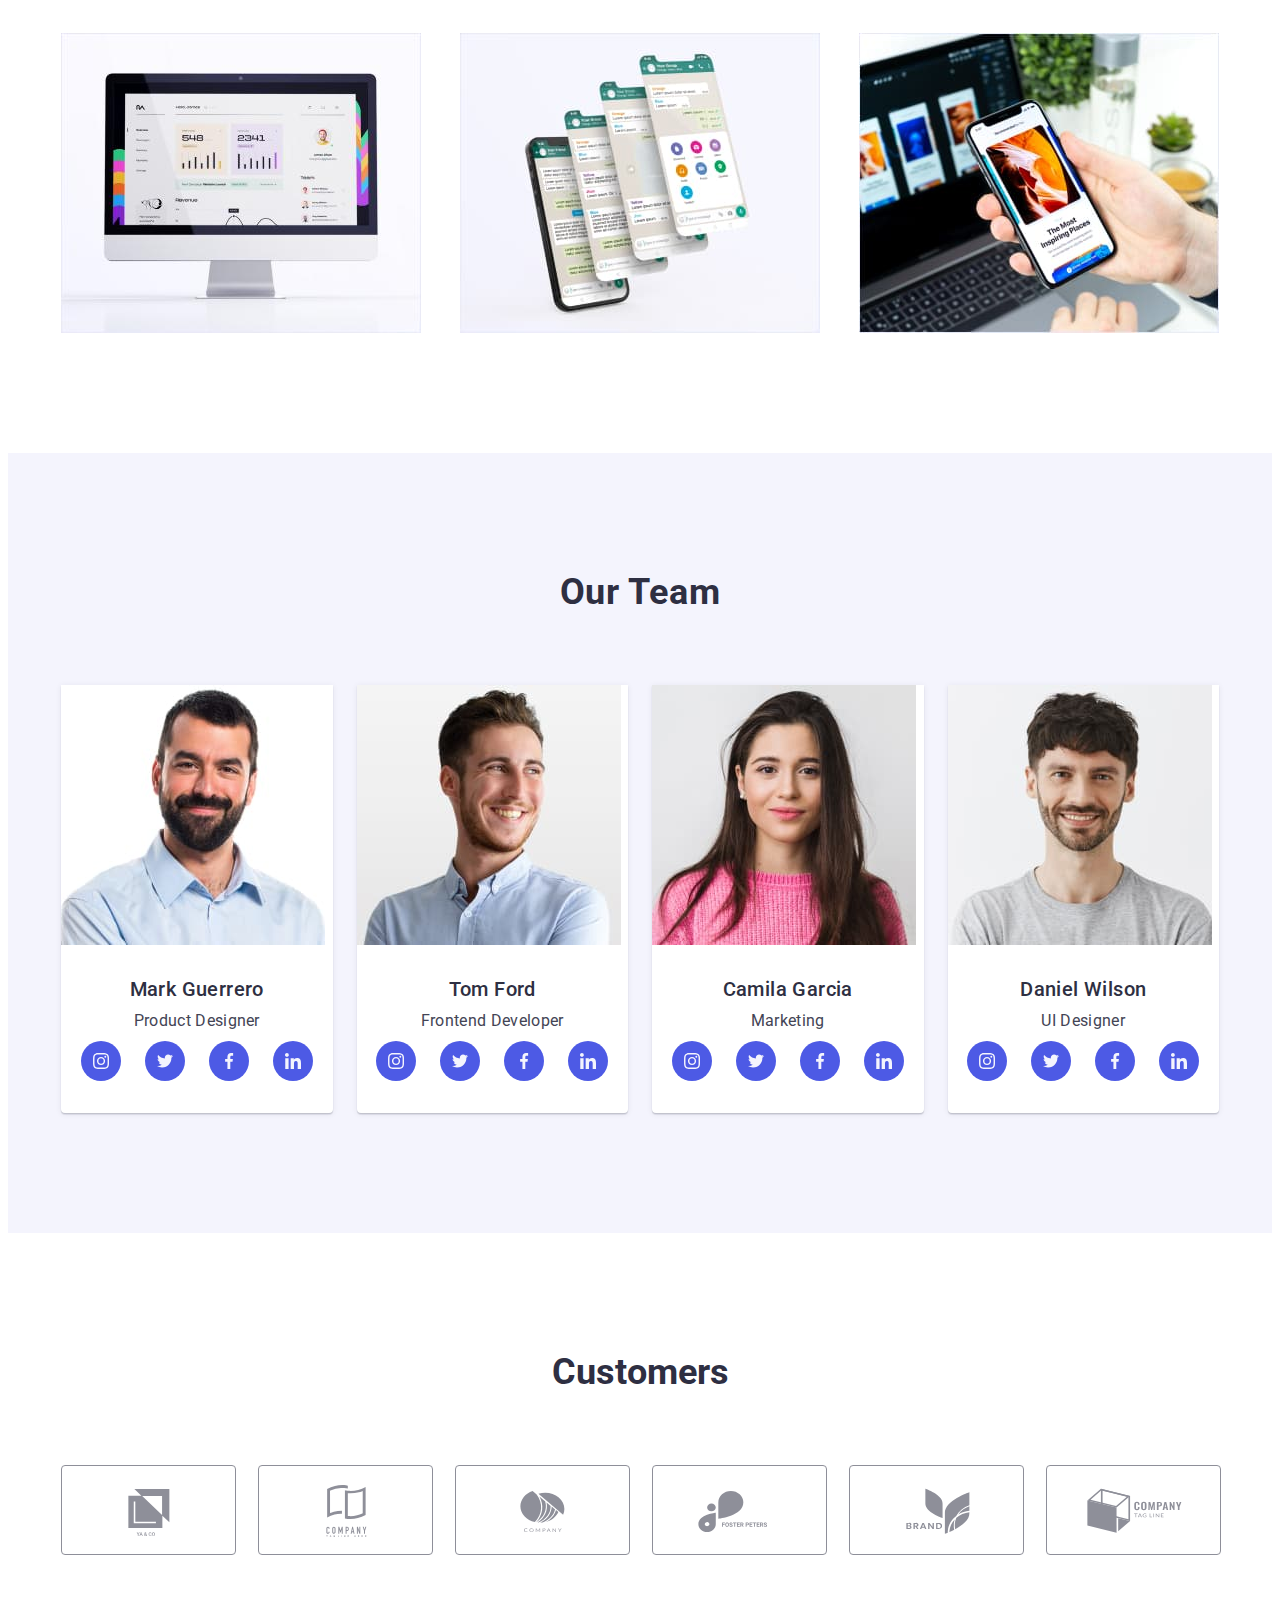
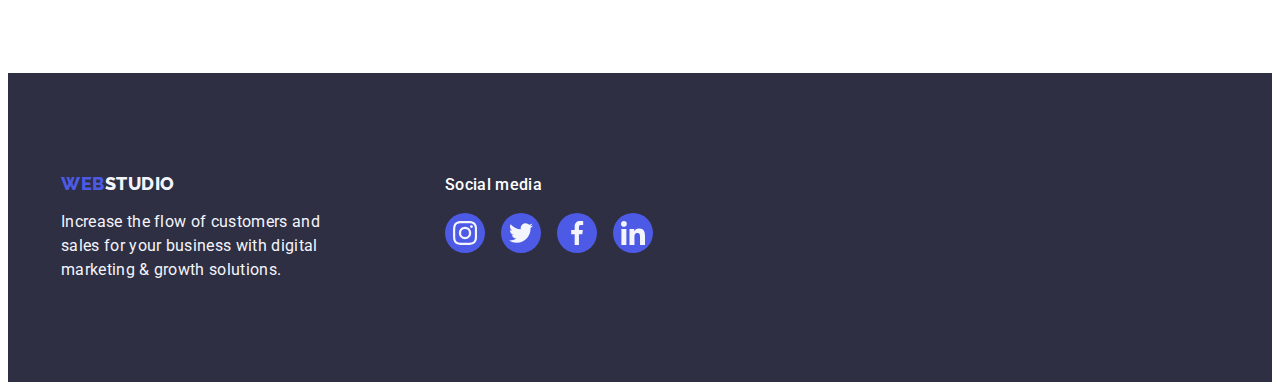
==== commit 10e53831: "header - after and active" ====
--- a/index.html
+++ b/index.html
@@ -33,7 +33,7 @@
           >
           <ul class="header-bar list">
             <li class="header-link-item">
-              <a class="header-link link" href="./index.html">Studio</a>
+              <a class="header-link link active" href="./index.html">Studio</a>
             </li>
             <li class="header-link-item">
               <a class="header-link link" href="./portfolio.html">Portfolio</a>
--- a/css/styles.css
+++ b/css/styles.css
@@ -51,6 +51,11 @@
 .header-link:focus {
   color: var(--ocean);
 }
+.header-link:active{
+  
+  color: var(--ocean);
+
+}
 .header-address:hover {
   color: var(--ocean);
 }
@@ -136,7 +141,21 @@
   letter-spacing: 0.02em;
   color: var(--navybluemodal);
   padding: 24px 0;
-}
+   
+  position: relative;
+}
+.header-link.active::after {
+  position: absolute;
+  content: "";
+  bottom: -1px;
+  width: 100%;
+  height: 4px;
+  left: 0;
+  
+  background-color: var(--ocean);
+  border-radius: 2px;
+}
+
 .header-adrs {
   display: flex;
   align-items: center;
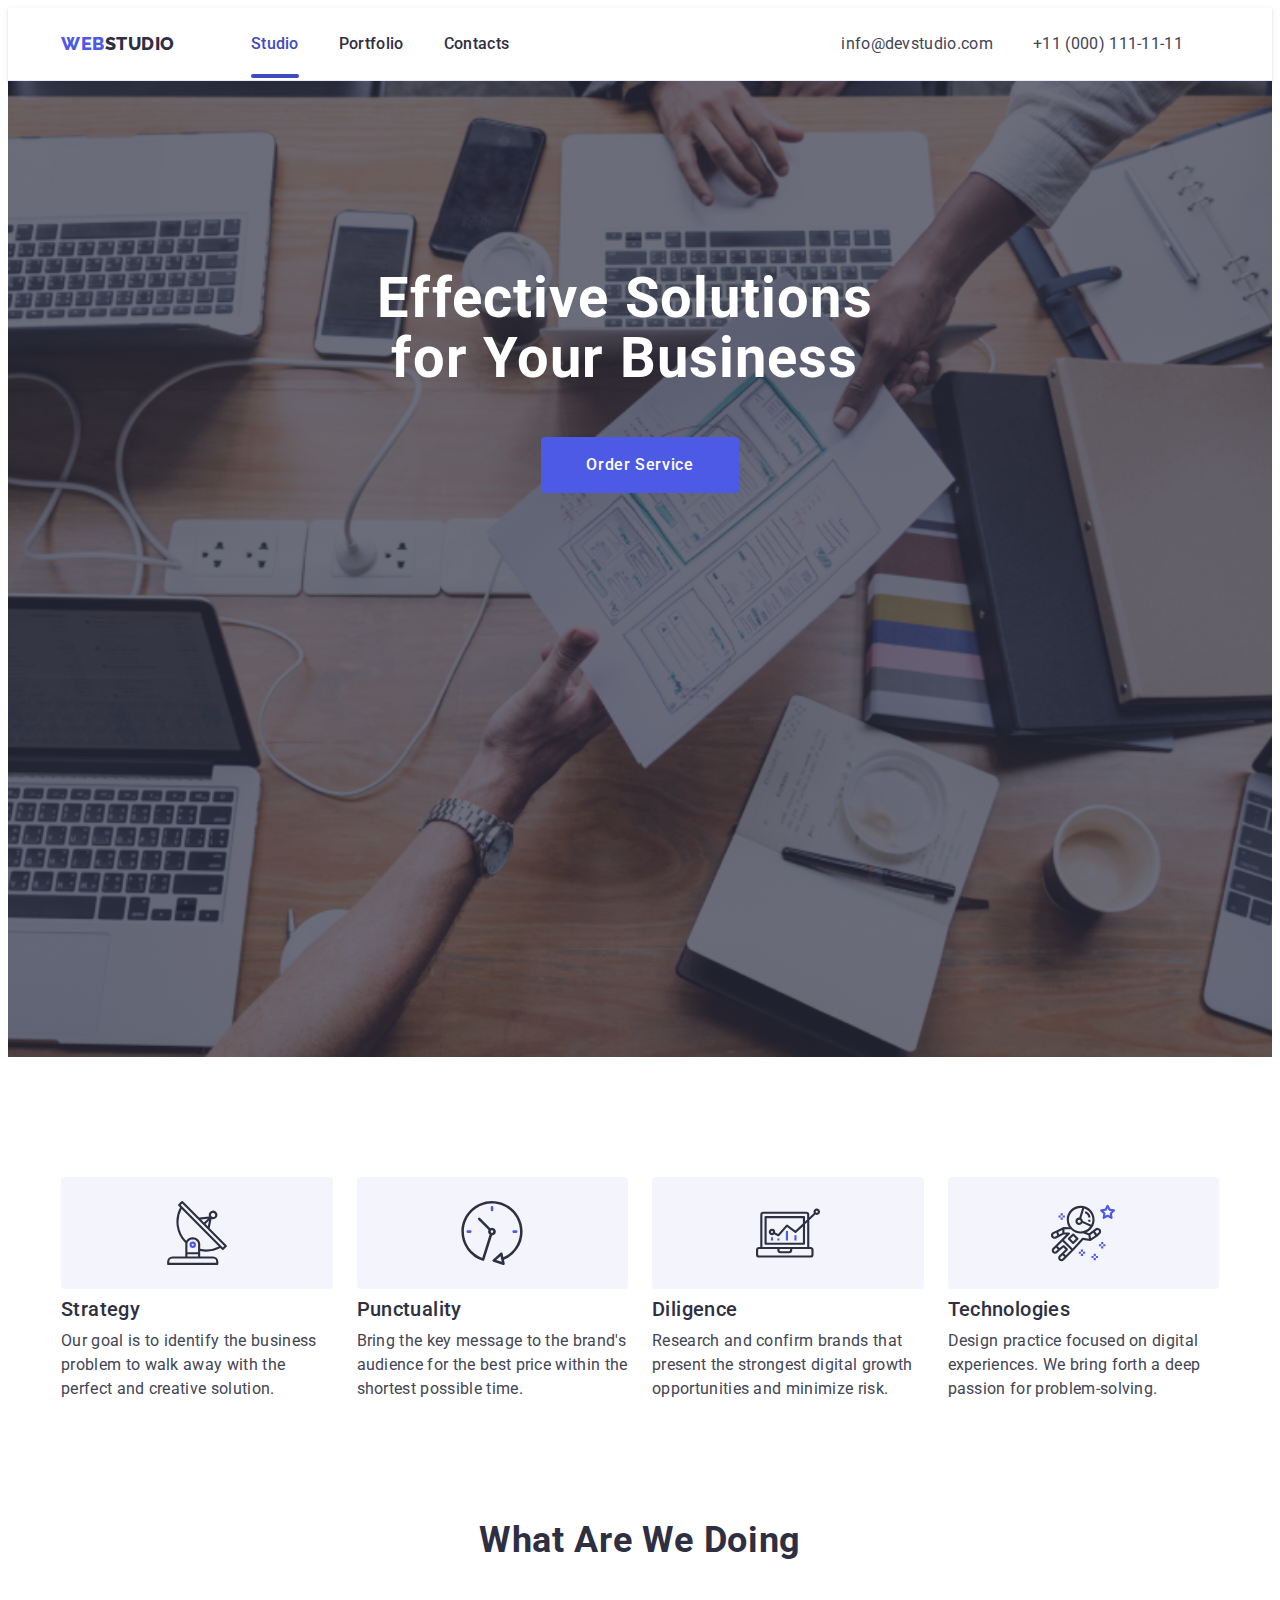
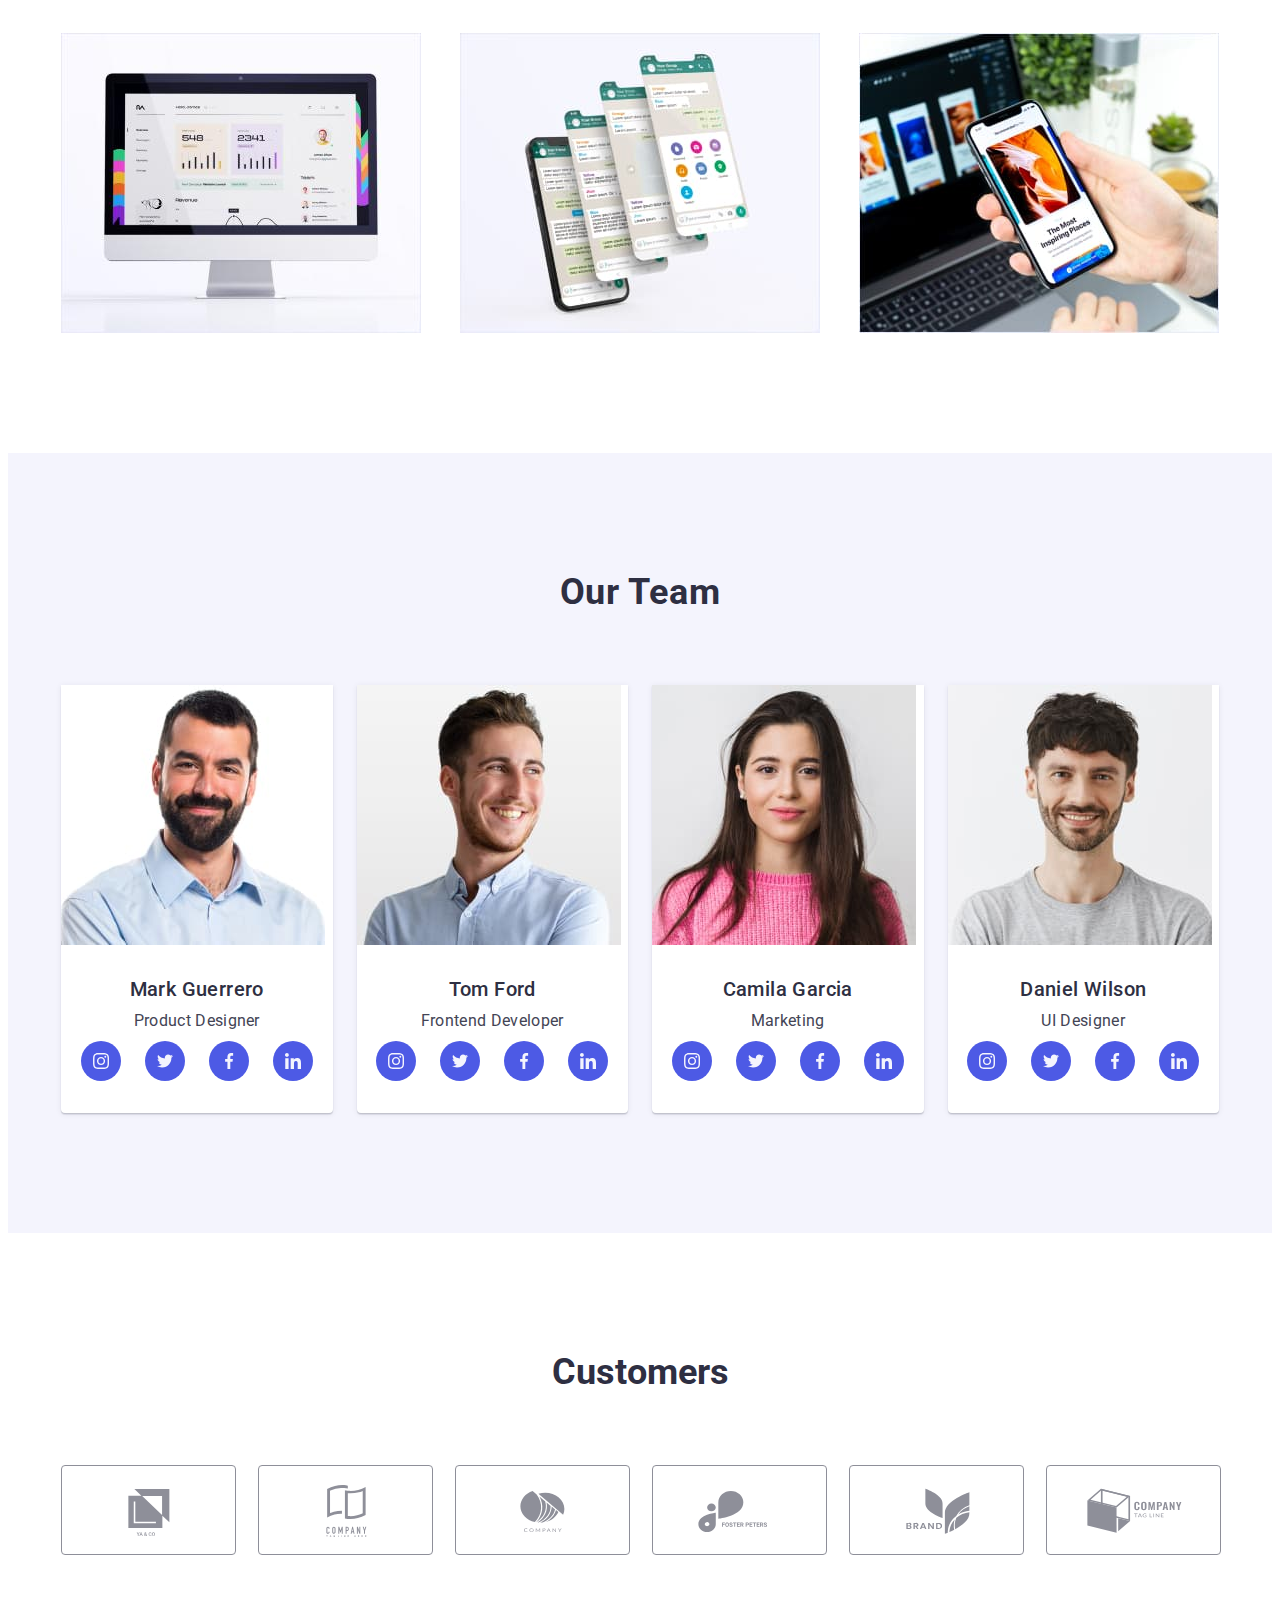
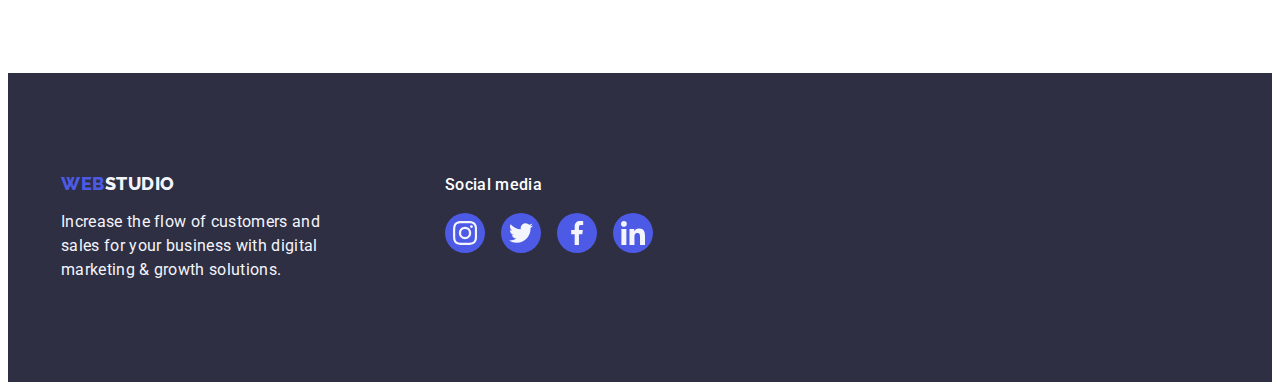
==== commit e8adae86: "modal start" ====
--- a/index.html
+++ b/index.html
@@ -33,7 +33,7 @@
           >
           <ul class="header-bar list">
             <li class="header-link-item">
-              <a class="header-link link active" href="./index.html">Studio</a>
+              <a class="header-link link activ" href="./index.html">Studio</a>
             </li>
             <li class="header-link-item">
               <a class="header-link link" href="./portfolio.html">Portfolio</a>
@@ -65,7 +65,7 @@
       <section class="hero bg-img">
         <div class="container">
           <h1 class="hero-title">Effective Solutions for Your Business</h1>
-          <button class="hero-btn" type="button">Order Service</button>
+          <button class="hero-btn" type="button" data-modal-open="modalwind" >Order Service</button>
         </div>
       </section>
 
--- a/css/styles.css
+++ b/css/styles.css
@@ -31,6 +31,7 @@
 .link {
   text-decoration: none;
 }
+
 .list {
   list-style: none;
   margin: 0;
@@ -50,11 +51,6 @@
 }
 .header-link:focus {
   color: var(--ocean);
-}
-.header-link:active{
-  
-  color: var(--ocean);
-
 }
 .header-address:hover {
   color: var(--ocean);
@@ -94,7 +90,7 @@
   background-color: var(--white);
 }
 
-/** -------------HEADER---------------- */
+/** ================== HEADER =================== */
 .header {
   border-bottom: 1px solid var(--cornflower);
   box-shadow: 0px 2px 1px rgba(46, 47, 66, 0.08),
@@ -140,18 +136,22 @@
   line-height: 1.5;
   letter-spacing: 0.02em;
   color: var(--navybluemodal);
-  padding: 24px 0;
-   
+  padding: 24px 0; 
   position: relative;
 }
-.header-link.active::after {
+
+.activ {
+  transition:  color 250ms cubic-bezier(0.4, 0, 0.2, 1) ;
+  color: var(--ocean);
+}
+
+.header-link.activ::after {
   position: absolute;
   content: "";
   bottom: -1px;
   width: 100%;
   height: 4px;
   left: 0;
-  
   background-color: var(--ocean);
   border-radius: 2px;
 }
@@ -173,9 +173,11 @@
   line-height: 1.5;
   letter-spacing: 0.02em;
   color: var(--slate);
-}
-
-/** -------------HERO---------------- **/
+
+  transition:  color 250ms cubic-bezier(0.4, 0, 0.2, 1) ;
+}
+
+/** ================= HERO ==================== **/
 
 .hero {
   height: 600px;
@@ -235,6 +237,8 @@
   margin-left: 480px;
   margin-right: 480px;
   margin-bottom: 0;
+  transition: background-color 250ms cubic-bezier(0.4, 0, 0.2, 1);
+
 }
 /** -------------FEATURES---------------- */
 
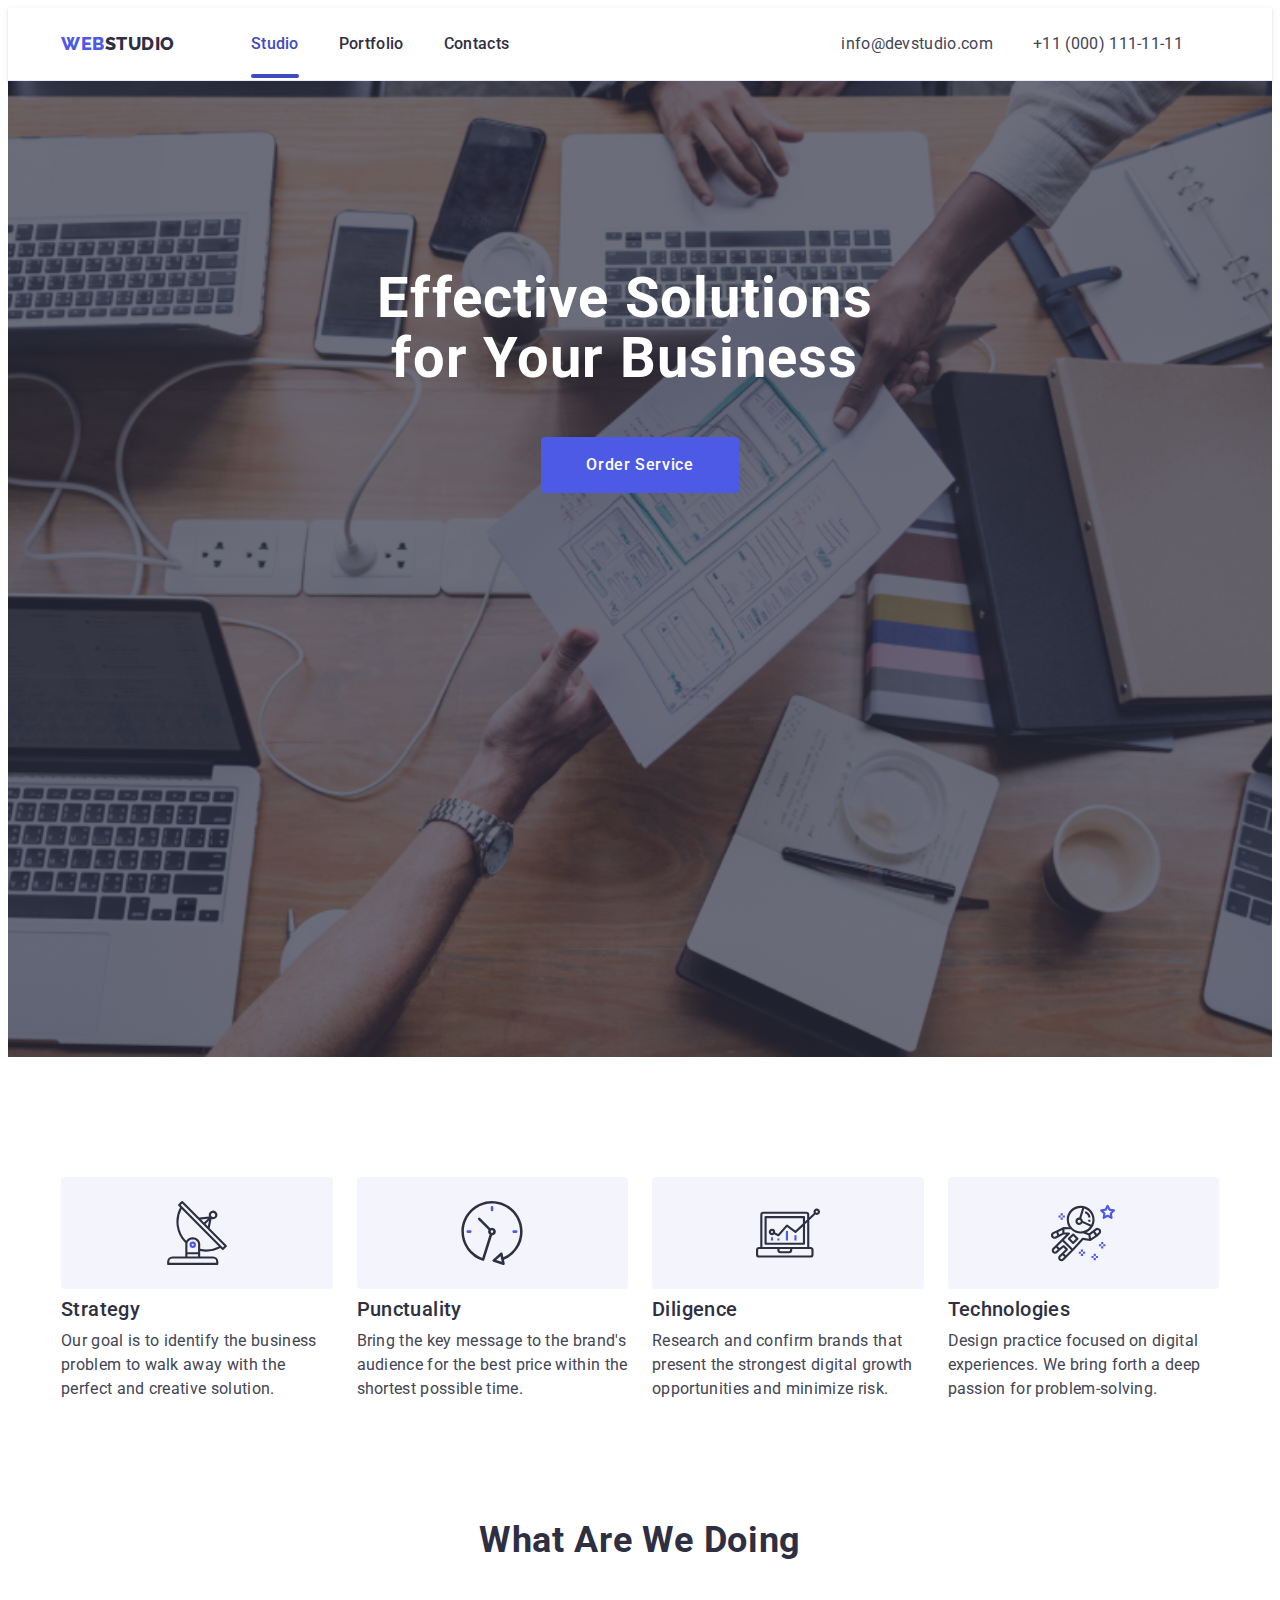
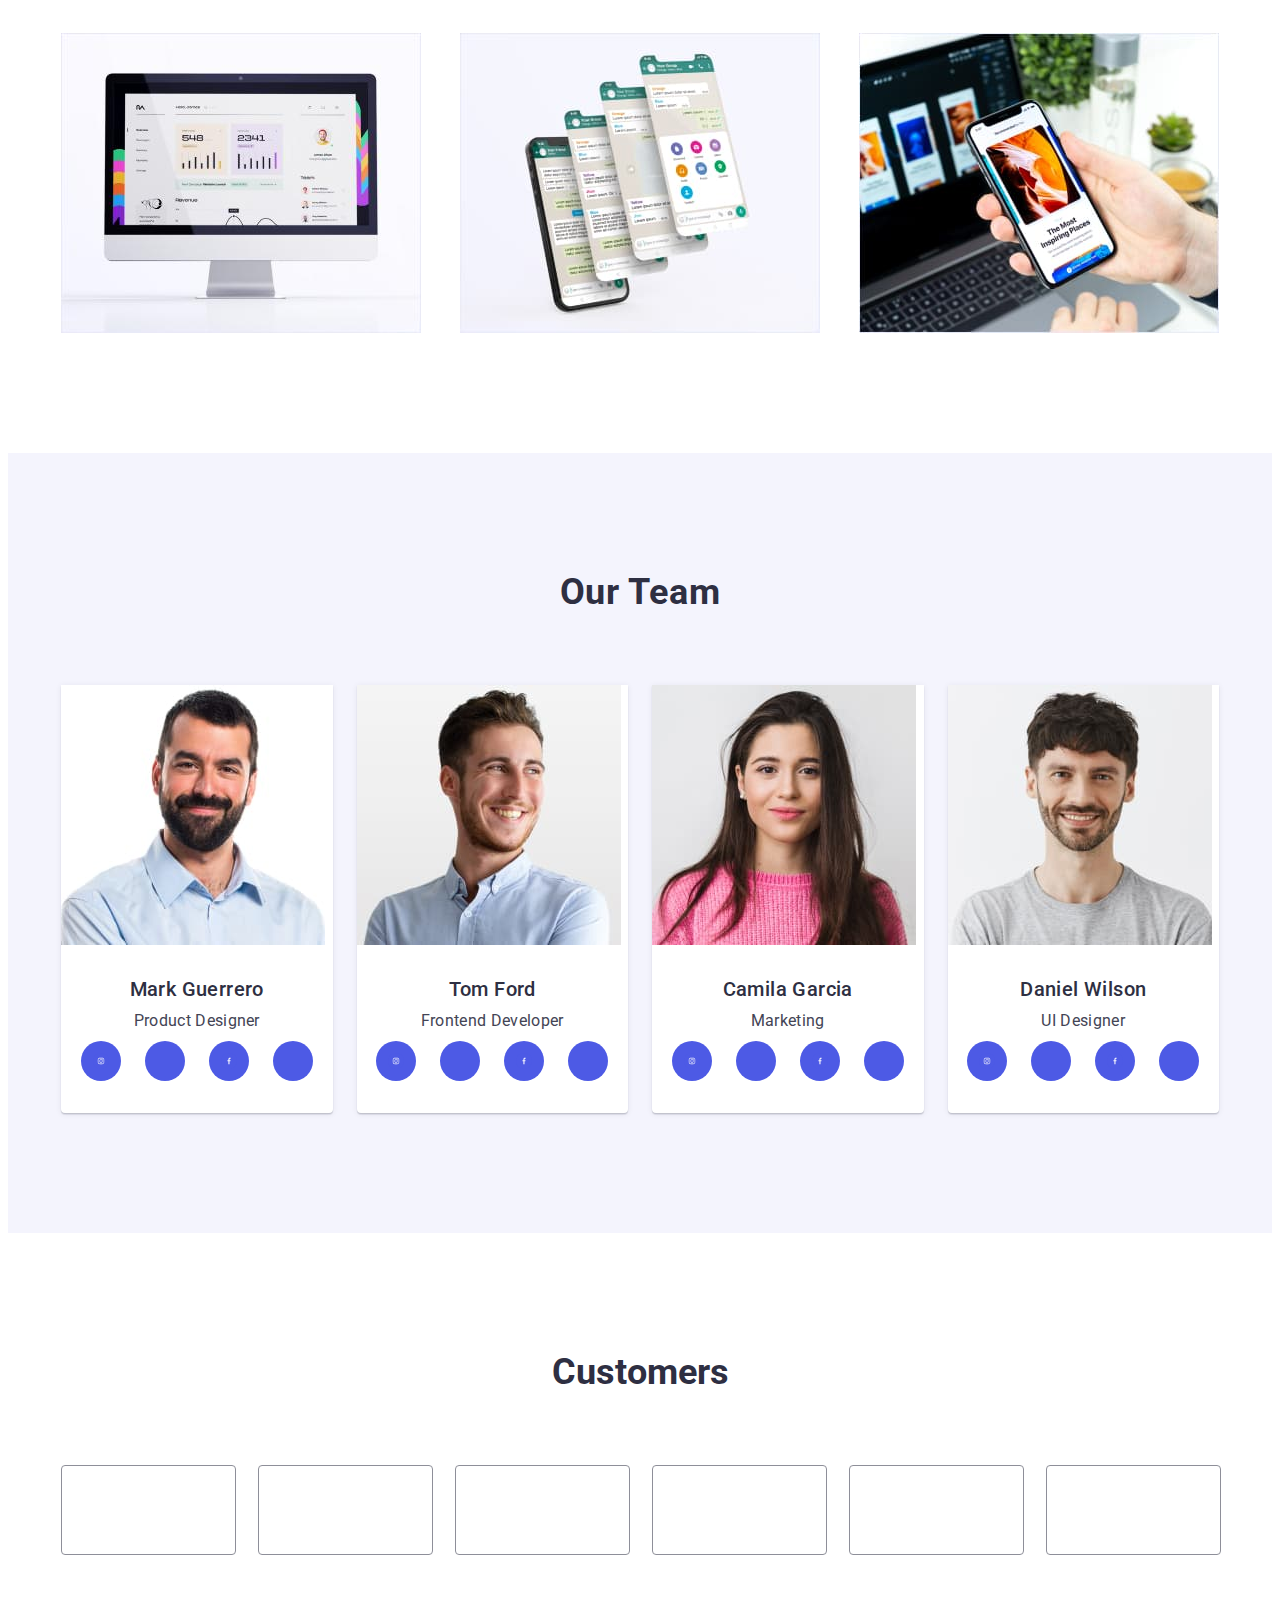
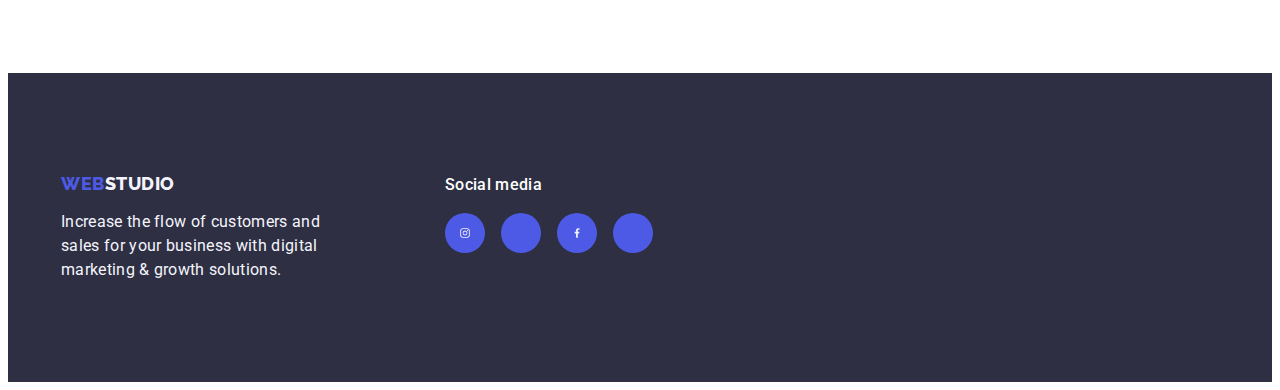
==== commit 2d123bfa: "done modal" ====
--- a/index.html
+++ b/index.html
@@ -4,14 +4,14 @@
     <meta charset="UTF-8" />
     <meta http-equiv="X-UA-Compatible" content="IE=edge" />
     <meta name="viewport" content="width=device-width, initial-scale=1.0" />
-    <!--*-------------------------------------------Connect Fonts--------------------------------------------*-->
+    <!--*+++++++++++++++++++++++++++++++++++++++++++ Connect Fonts +++++++++++++++++++++++++++++++-->
     <link rel="preconnect" href="https://fonts.googleapis.com" />
     <link rel="preconnect" href="https://fonts.gstatic.com" crossorigin />
     <link
       href="https://fonts.googleapis.com/css2?family=Raleway:wght@800&family=Roboto:wght@400;500;700&display=swap"
       rel="stylesheet"
     />
-    <!--*----------------------------Connect normalizer and my stylesheet---------------------*-->
+    <!--*+++++++++++++++++++++++++++++++++ Connect normalizer and my stylesheet +++++++++++++++++++++++-->
     <link
       rel="stylesheet"
       href="https://cdnjs.cloudflare.com/ajax/libs/modern-normalize/2.0.0/modern-normalize.min.css"
@@ -24,7 +24,7 @@
     <title>Web Studio</title>
   </head>
   <body class="mainpage">
-    <!--*---------------------------- HEADER -------------------------------- -->
+    <!--*+++++++++++++++++++++++++++++++++++++++++ HEADER +++++++++++++++++++++++++++++++++++-->
     <header class="header">
       <div class="container">
         <nav class="header-navi">
@@ -60,16 +60,16 @@
       </div>
     </header>
     <main>
-      <!--*---------------------------- Hero  sec 1-->
+      <!--*++++++++++++++++++++++++++++++++++ SECTION 1 HERO ++++++++++++++++++++++-->
 
       <section class="hero bg-img">
         <div class="container">
           <h1 class="hero-title">Effective Solutions for Your Business</h1>
-          <button class="hero-btn" type="button" data-modal-open="modalwind" >Order Service</button>
+          <button class="hero-btn" type="button" data-modal-open="backdrop" >Order Service</button>
         </div>
       </section>
 
-      <!--*------------------------------------- Our Features sec 2-->
+      <!--*+++++++++++++++++++++++++++++++++ SECTION 2 OUR FEATEURES ++++++++++++++++++-->
 
       <section class="features">
         <div class="container">
@@ -128,7 +128,7 @@
           </ul>
         </div>
       </section>
-      <!--*------------------------------------------------- Our Job  sec 3 -->
+      <!--*++++++++++++++++++++++++++++++++++++++++++ SECTION 3 OUR JOB ++++++++++-->
 
       <section class="ourjob">
         <div class="container">
@@ -155,7 +155,7 @@
           </ul>
         </div>
       </section>
-      <!--*----------------------------------------------- Our Team sec 4-->
+      <!--*+++++++++++++++++++++++++++++++++++++ SECTION 4 OUR  TEAM  +++++++++++++++++++-->
       <section class="ourteam">
         <div class="container">
           <h2 class="ourteam-title">Our Team</h2>
@@ -331,7 +331,7 @@
           </ul>
         </div>
       </section>
-      <!-- *=====================Section 5 Customers ==================== -->
+      <!-- *++++++++++++++++++++++++++ SECTION 5 CUSTOMERS ++++++++++++++++++-->
       <section class="customers">
         <div class="container">
           <h2 class="customers-title">Customers</h2>
@@ -388,7 +388,7 @@
         </div>
       </section>
     </main>
-    <!--*---------------------------------------- Footer -->
+    <!--*++++++++++++++++++++++++++++++++++++ FOOTER +++++++++++++++++++++-->
     <footer class="footer">
       <div class="container">
         <div class="flogo-text">
@@ -436,5 +436,14 @@
         </div>
       </div>
     </footer>
+
+<div class="backdrop is-hidden" data-modal >
+  <div class="modal">
+    <button class="mbtn" type="button" data-modal-close ><svg class="mbtn-icon" width="8" height="8">
+      <use href="./images/icons.svg#icon-mbtn"></use>
+    </svg></button>
+  </div>
+</div>
+<script src="./js/modal.js"></script>
   </body>
 </html>
--- a/css/styles.css
+++ b/css/styles.css
@@ -38,7 +38,7 @@
   padding: 0;
 }
 
-/* *================ Hover and Focus  Studio and Folio ======== */
+/* *================ Hover and Focus  Studio and Folio ang Footer ======== */
 
 .hero-btn:hover {
   background-color: var(--ocean);
@@ -81,6 +81,18 @@
 .work-list-link:hover {
   box-shadow: 0px 1px 6px rgba(46, 47, 66, 0.08),
     0px 1px 1px rgba(46, 47, 66, 0.16), 0px 2px 1px rgba(46, 47, 66, 0.08);
+}
+.socialnwrk-link:hover {
+  background-color: var(--ocean);
+}
+.socialnwrk-link:focus {
+  background-color: var(--ocean);
+}
+.fsocialnrk-link:hover {
+  background-color: var(--green);
+}
+.fsocialnrk-link:focus {
+  background-color: var(--green);
 }
 
 /* * ===================== START =============================== */
@@ -136,12 +148,12 @@
   line-height: 1.5;
   letter-spacing: 0.02em;
   color: var(--navybluemodal);
-  padding: 24px 0; 
+  padding: 24px 0;
   position: relative;
 }
 
 .activ {
-  transition:  color 250ms cubic-bezier(0.4, 0, 0.2, 1) ;
+  transition: color 250ms cubic-bezier(0.4, 0, 0.2, 1);
   color: var(--ocean);
 }
 
@@ -174,7 +186,7 @@
   letter-spacing: 0.02em;
   color: var(--slate);
 
-  transition:  color 250ms cubic-bezier(0.4, 0, 0.2, 1) ;
+  transition: color 250ms cubic-bezier(0.4, 0, 0.2, 1);
 }
 
 /** ================= HERO ==================== **/
@@ -238,9 +250,8 @@
   margin-right: 480px;
   margin-bottom: 0;
   transition: background-color 250ms cubic-bezier(0.4, 0, 0.2, 1);
-
-}
-/** -------------FEATURES---------------- */
+}
+/** ================= FEATURES =============== */
 
 .features {
   padding: 120px 0;
@@ -301,7 +312,7 @@
   color: var(--slate);
 }
 
-/** -------------OURJOB---------------- */
+/** ============= OURJOB =============== */
 .ourjob {
   padding-bottom: 120px;
 }
@@ -336,7 +347,7 @@
   gap: 24px;
 }
 
-/** -------------OURTEAM---------------- */
+/** ================= OURTEAM ============= */
 .ourteam {
   background-color: var(--cloud);
 
@@ -421,13 +432,9 @@
   display: flex;
   align-items: center;
   justify-content: center;
-}
-.socialnwrk-link:hover {
-  background-color: var(--ocean);
-}
-.socialnwrk-link:focus {
-  background-color: var(--ocean);
-}
+  transition: background-color 250ms cubic-bezier(0.4, 0, 0.2, 1);
+}
+
 .soci-icon {
   fill: var(--cloud);
 }
@@ -471,6 +478,8 @@
   align-items: center;
   justify-content: center;
   color: var(--lightslate);
+  transition: border-color 250ms cubic-bezier(0.4, 0, 0.2, 1),
+    color 250ms cubic-bezier(0.4, 0, 0.2, 1);
 }
 .custom-link:hover {
   color: var(--ocean);
@@ -485,7 +494,7 @@
   fill: currentColor;
 }
 
-/** -------------FOOTER---------------- */
+/** ================= FOOTER =============== */
 .footer {
   background: var(--navybluemodal);
   padding: 100px 0;
@@ -551,19 +560,14 @@
   display: flex;
   align-items: center;
   justify-content: center;
-}
-.fsocialnrk-link:hover {
-  background-color: var(--green);
-}
-.fsocialnrk-link:focus {
-  background-color: var(--green);
+  transition: background-color 250ms cubic-bezier(0.4, 0, 0.2, 1);
 }
 
 .fsocialnrk-icon {
   fill: var(--cloud);
 }
 
-/* *-----------Portfolio BTN---------- */
+/** ================ Portfolio BTN ================= */
 
 .ourworks {
   padding: 96px 0 120px;
@@ -589,6 +593,7 @@
 
   flex-direction: column;
 }
+
 
 .filter-list {
   display: flex;
@@ -609,9 +614,13 @@
   padding: 12px 24px;
   border: 1px solid var(--cornflower);
   border-radius: 4px;
-}
-
-/* *------------Prtfolio Works IMG-h3-Text------------ */
+  transition: color 250ms cubic-bezier(0.4, 0, 0.2, 1),
+  background-color 250ms cubic-bezier(0.4, 0, 0.2, 1),
+  border-color 250ms cubic-bezier(0.4, 0, 0.2, 1),
+  box-shadow 250ms cubic-bezier(0.4, 0, 0.2, 1);
+}
+
+/** =============== Prtfolio Works IMG-h3-Text ================ */
 
 .works-list {
   display: flex;
@@ -633,6 +642,32 @@
 }
 .work-list-link {
   display: block;
+  transition: box-shadow 250ms cubic-bezier(0.4, 0, 0.2, 1);
+}
+.work-list-wrap {
+  position: relative;
+  overflow: hidden;
+}
+.work-list-link:hover .work-list-text {
+  transform: translateY(0);
+}
+.work-list-link:focus .work-list-text {
+  transform: translateY(0);
+}
+.work-list-text {
+  position: absolute;
+  height: 100%;
+  top: 0;
+  padding: 40px 32px;
+  
+  
+  color: var(--cloud);
+  background-color: var(--iris);
+  font-size: 16px;
+  line-height: 1.5;
+  letter-spacing: 0.02em;
+  transform: translateY(100%);
+  transition: transform 250ms cubic-bezier(0.4, 0, 0.2, 1); 
 }
 
 .works-list-title {
@@ -652,3 +687,64 @@
   letter-spacing: 0.02em;
   color: var(--slate);
 }
+/** =============== MODAL  ================ */
+.backdrop {
+  position: fixed;
+  top: 0;
+  left: 0;
+  width: 100%;
+  height: 100%;
+  background-color: rgba(46, 47, 66, 0.4);
+  transition: opacity 250ms cubic-bezier(0.4, 0, 0.2, 1),
+    visibility 250ms cubic-bezier(0.4, 0, 0.2, 1);
+}
+.is-hidden {
+  opacity: 0;
+  visibility: hidden;
+  pointer-events: none;
+}
+.modal {
+  position: absolute;
+  top: 50%;
+  left: 50%;
+  transform: translate(-50%, -50%) scale(1);
+  width: 408px;
+  min-height: 584px;
+
+
+  background: var(--dairy);
+  box-shadow: 0px 1px 1px rgba(0, 0, 0, 0.14), 0px 1px 3px rgba(0, 0, 0, 0.12),
+    0px 2px 1px rgba(0, 0, 0, 0.2);
+  border-radius: 4px;
+  transition: transform 250ms cubic-bezier(0.4, 0, 0.2, 1);
+}
+.mbtn {
+  position: absolute;
+  top: 24px;
+  right: 24px;
+  width: 24px;
+  height: 24px;
+  border-radius: 50%;
+  display: flex;
+  align-items: center;
+  justify-content: center;
+  background-color: #e7e9fc;
+  border: 1px solid rgba(0, 0, 0, 0.1);
+  padding: 0;
+  cursor: pointer;
+  transition: background-color 250ms cubic-bezier(0.4, 0, 0.2, 1),
+    border 250ms cubic-bezier(0.4, 0, 0.2, 1);
+}
+.mbtn:hover{
+  background-color:var(--ocean);
+  border: none;
+  fill: var(--white);
+}
+.mbtn:focus{
+  background-color:var(--ocean);
+  border: none;
+  fill: var(--white);
+}
+.mbtn-icon{
+  transition: fill 250ms cubic-bezier(0.4, 0, 0.2, 1);
+}